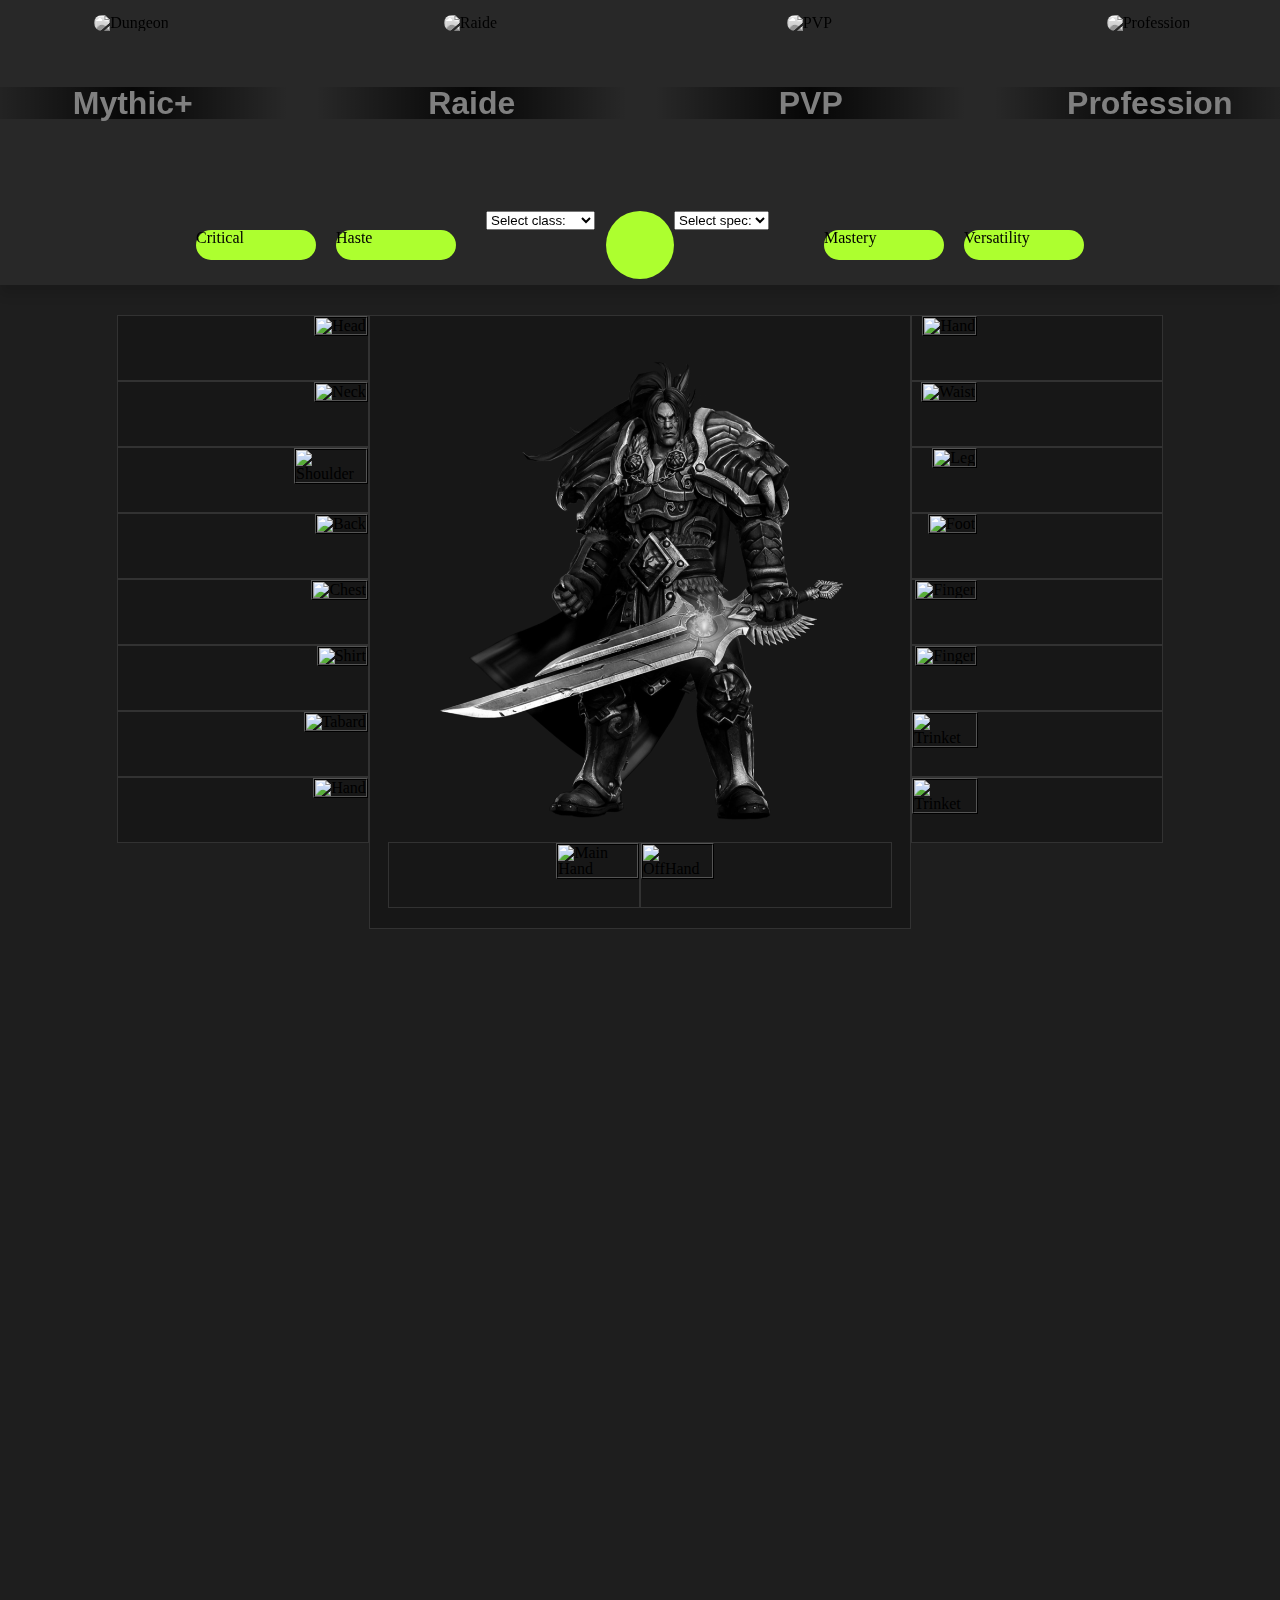
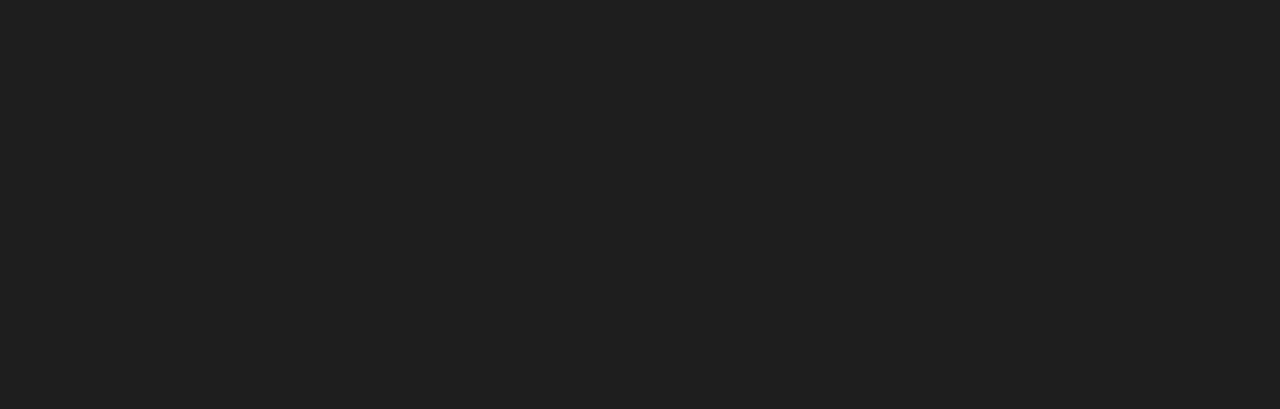
==== index.html @ 42ce8d28 "first version of class/attribute select bar" ====
<!DOCTYPE html>
<html lang="en">
<head>
    <meta charset="UTF-8">
    <meta http-equiv="X-UA-Compatible" content="IE=edge">
    <meta name="viewport" content="width=device-width, initial-scale=1.0">
    <title>Build Maker Online</title>
    <link rel="icon" href="./Images/MythicDungeonInvitationalLogo.webp">
    <link rel="stylesheet" href="CSS/index.css">
    <script>const whTooltips = {colorLinks: true, iconizeLinks: false, renameLinks: true, iconSize: 'large'};</script>
    <script src="https://wow.zamimg.com/widgets/power.js"></script>
</head>
<body>
    <!-- 
        <a href="https://pt.wowhead.com/item=179324">placeholder</a>
    -->
    <div class="dropSourceBar" id="dropSourceBarId">
        <div class="dropSourceFrame">
            <img class="dropSource" id="dropSourceDungeonId" draggable="false" src="./Images/DropSourceThumbs/DungeonThumbSmall.jpg" alt="Dungeon">
            <span class="dropSourceText" id="dropSourceTextDungeonId">Mythic+</span>
        </div>
        <div class="dropSourceFrame">
            <img class="dropSource" id="dropSourceRaideId" draggable="false" src="./Images/DropSourceThumbs/RaideThumbSmall.jpg" alt="Raide">
            <span class="dropSourceText" id="dropSourceTextRaideId">Raide</span>
        </div>
        <div class="dropSourceFrame">
            <img class="dropSource" id="dropSourcePvpId" draggable="false" src="./Images/DropSourceThumbs/PvpThumbSmall.jpg" alt="PVP">
            <span class="dropSourceText" id="dropSourceTextPvpId">PVP</span>
        </div>
        <div class="dropSourceFrame">
            <img class="dropSource" id="dropSourceProfessionId" draggable="false" src="./Images/DropSourceThumbs/ProfessionThumbSmall.jpg" alt="Profession">
            <span class="dropSourceText" id="dropSourceTextProfessionId">Profession</span>
        </div>
    </div>
    <div class="classPickerBar">
        <div class="attributePicker" id="criticalOption">Critical</div>
        <div class="attributePicker" id="hasteOption">Haste</div>
        <div class="classPickerFrame">
            <div id="selectClass">
                <select>
                    <option value="0">Select class:</option>
                    <option value="1">Demon Hunter</option>
                    <option value="2">Death Knight</option>
                    <option value="3">Druid</option>
                    <option value="4">Hunter</option>
                    <option value="5">Mage</option>
                    <option value="6">Monk</option>
                    <option value="7">Paladin</option>
                    <option value="8">Rogue</option>
                    <option value="9">Shaman</option>
                    <option value="10">Warlock</option>
                    <option value="11">Warrior</option>
                    <option value="12">Volvo</option>
                </select>
            </div>
            <div class="classPicker"></div>
            <div id="selectSpec">
                <select>
                    <option value="0">Select spec:</option>
                    <option value="1">Devastation</option>
                    <option value="2">Havoc</option>
                </select>
            </div>
        </div>
        <div class="attributePicker" id="masteryOption">Mastery</div>
        <div class="attributePicker" id="versatilityOption">Versatility</div>
    </div>
    <div class="equipPicker">
        <div class="leftEquipments">
            <div class="equipment" id="headEquip"> 
                <div class="equipText">
                    <div class="equipName"></div>
                    <div class="stats">
                        <div>
                            <div class="equipStatsName"></div>
                            <div class="equipStatsName"></div>
                        </div>
                        <div>
                            <div class="equipStatsNumber"></div>
                            <div class="equipStatsNumber"></div>
                        </div>
                    </div>
                </div>
                <div class="equipImgContainer">
                    <img class="equipImg" src="./Images/Equipments/Placeholders/HeadPlaceholder.jpg" alt="Head">
                    <img class="addImg" src="./Images/Icons/2x/outline_add_circle_white_24dp.png" alt="Add">
                </div>
            </div>

            <div class="equipment" id="neckEquip">
                <div class="equipText">
                    <div class="equipName"></div>
                    <div class="stats">
                        <div>
                            <div class="equipStatsName"></div>
                            <div class="equipStatsName"></div>
                        </div>
                        <div>
                            <div class="equipStatsNumber"></div>
                            <div class="equipStatsNumber"></div>
                        </div>
                    </div>
                </div>
                <div class="equipImgContainer">
                    <img class="equipImg" src="./Images/Equipments/Placeholders/NeckPlaceholder.jpg" alt="Neck">
                    <img class="addImg" src="./Images/Icons/2x/outline_add_circle_white_24dp.png" alt="Add">
                </div>
            </div>

            <div class="equipment" id="shoulderEquip">
                <div class="equipText">
                    <div class="equipName"></div>
                    <div class="stats">
                        <div>
                            <div class="equipStatsName"></div>
                            <div class="equipStatsName"></div>
                        </div>
                        <div>
                            <div class="equipStatsNumber"></div>
                            <div class="equipStatsNumber"></div>
                        </div>
                    </div>
                </div>
                <div class="equipImgContainer">
                    <img class="equipImg" src="./Images/Equipments/Placeholders/ShoulderPlaceholder.jpg" alt="Shoulder">
                    <img class="addImg" src="./Images/Icons/2x/outline_add_circle_white_24dp.png" alt="Add">
                </div>
            </div>

            <div class="equipment" id="backEquip">
                <div class="equipText">
                    <div class="equipName"></div>
                    <div class="stats">
                        <div>
                            <div class="equipStatsName"></div>
                            <div class="equipStatsName"></div>
                        </div>
                        <div>
                            <div class="equipStatsNumber"></div>
                            <div class="equipStatsNumber"></div>
                        </div>
                    </div>
                </div>
                <div class="equipImgContainer">
                    <img class="equipImg" src="./Images/Equipments/Placeholders/BackPlaceholder.jpg" alt="Back">
                    <img class="addImg" src="./Images/Icons/2x/outline_add_circle_white_24dp.png" alt="Add">
                </div>
            </div>

            <div class="equipment" id="chestEquip">
                <div class="equipText">
                    <div class="equipName"></div>
                    <div class="stats">
                        <div>
                            <div class="equipStatsName"></div>
                            <div class="equipStatsName"></div>
                        </div>
                        <div>
                            <div class="equipStatsNumber"></div>
                            <div class="equipStatsNumber"></div>
                        </div>
                    </div>
                </div>
                <div class="equipImgContainer">
                    <img class="equipImg" src="./Images/Equipments/Placeholders/ChestPlaceholder.jpg" alt="Chest">
                    <img class="addImg" src="./Images/Icons/2x/outline_add_circle_white_24dp.png" alt="Add">
                </div>
            </div>

            <div class="equipment" id="shirtEquip">
                <div class="equipText">
                    <div class="equipName"></div>
                    <div class="stats">
                        <div>
                            <div class="equipStatsName"></div>
                            <div class="equipStatsName"></div>
                        </div>
                        <div>
                            <div class="equipStatsNumber"></div>
                            <div class="equipStatsNumber"></div>
                        </div>
                    </div>
                </div>
                <div class="equipImgContainer">
                    <img class="equipImg" src="./Images/Equipments/Placeholders/ShirtPlaceholder.jpg" alt="Shirt">
                    <img class="addImg" src="./Images/Icons/2x/outline_add_circle_white_24dp.png" alt="Add">
                </div>
            </div>

            <div class="equipment" id="tabardEquip">
                <div class="equipText">
                    <div class="equipName"></div>
                    <div class="stats">
                        <div>
                            <div class="equipStatsName"></div>
                            <div class="equipStatsName"></div>
                        </div>
                        <div>
                            <div class="equipStatsNumber"></div>
                            <div class="equipStatsNumber"></div>
                        </div>
                    </div>
                </div>
                <div class="equipImgContainer">
                    <img class="equipImg" src="./Images/Equipments/Placeholders/TabardPlaceholder.jpg" alt="Tabard">
                    <img class="addImg" src="./Images/Icons/2x/outline_add_circle_white_24dp.png" alt="Add">
                </div>
            </div>

            <div class="equipment" id="wristEquip">
                <div class="equipText">
                    <div class="equipName"></div>
                    <div class="stats">
                        <div>
                            <div class="equipStatsName"></div>
                            <div class="equipStatsName"></div>
                        </div>
                        <div>
                            <div class="equipStatsNumber"></div>
                            <div class="equipStatsNumber"></div>
                        </div>
                    </div>
                </div>
                <div class="equipImgContainer">
                    <img class="equipImg" src="./Images/Equipments/Placeholders/WristPlaceholder.jpg" alt="Hand">
                    <img class="addImg" src="./Images/Icons/2x/outline_add_circle_white_24dp.png" alt="Add">
                </div>
            </div>
        </div>
        <div class="charPlace">
            <img class="charImage" style="filter: grayscale(100%)" src="./Images/CharPlaceHolder.png" alt="Char Placeholder">
            <div class="middleEquipments">
                <div class="equipment" id="mainHandEquip">
                    <div class="equipText">
                        <div class="equipName"></div>
                        <div class="stats">
                            <div>
                                <div class="equipStatsName"></div>
                                <div class="equipStatsName"></div>
                            </div>
                            <div>
                                <div class="equipStatsNumber"></div>
                                <div class="equipStatsNumber"></div>
                            </div>
                        </div>
                    </div>
                    <div class="equipImgContainer">
                        <img class="equipImg" src="./Images/Equipments/Placeholders/MainHandPlaceholder.jpg" alt="Main Hand">
                        <img class="addImg" src="./Images/Icons/2x/outline_add_circle_white_24dp.png" alt="Add">
                    </div>
                </div>

                <div class="equipment" id="offHandEquip">
                    <div class="equipImgContainer">
                        <img class="equipImg" src="./Images/Equipments/Placeholders/OffHandPlaceholder.jpg" alt="OffHand">
                        <img class="addImg" src="./Images/Icons/2x/outline_add_circle_white_24dp.png" alt="Add">
                    </div>
                    <div class="equipText">
                        <div class="equipName"></div>
                        <div class="stats">
                            <div>
                                <div class="equipStatsName"></div>
                                <div class="equipStatsName"></div>
                            </div>
                            <div>
                                <div class="equipStatsNumber"></div>
                                <div class="equipStatsNumber"></div>
                            </div>
                        </div>
                    </div>
                </div>
            </div>
        </div>
        <div class="rightEquipments">
            <div class="equipment" id="handEquip"> 
                <div class="equipImgContainer">
                    <img class="equipImg" src="./Images/Equipments/Placeholders/HandPlaceholder.jpg" alt="Hand">
                    <img class="addImg" src="./Images/Icons/2x/outline_add_circle_white_24dp.png" alt="Add">
                </div>
                <div class="equipText">
                    <div class="equipName"></div>
                    <div class="stats">
                        <div>
                            <div class="equipStatsName"></div>
                            <div class="equipStatsName"></div>
                        </div>
                        <div>
                            <div class="equipStatsNumber"></div>
                            <div class="equipStatsNumber"></div>
                        </div>
                    </div>
                </div>
            </div>

            <div class="equipment" id="waistEquip">
                <div class="equipImgContainer">
                    <img class="equipImg" src="./Images/Equipments/Placeholders/WaistPlaceholder.jpg" alt="Waist">
                    <img class="addImg" src="./Images/Icons/2x/outline_add_circle_white_24dp.png" alt="Add">
                </div>
                <div class="equipText">
                    <div class="equipName"></div>
                    <div class="stats">
                        <div>
                            <div class="equipStatsName"></div>
                            <div class="equipStatsName"></div>
                        </div>
                        <div>
                            <div class="equipStatsNumber"></div>
                            <div class="equipStatsNumber"></div>
                        </div>
                    </div>
                </div>
            </div>

            <div class="equipment" id="legEquip">
                <div class="equipImgContainer">
                    <img class="equipImg" src="./Images/Equipments/Placeholders/LegPlaceholder.jpg" alt="Leg">
                    <img class="addImg" src="./Images/Icons/2x/outline_add_circle_white_24dp.png" alt="Add">
                </div>
                <div class="equipText">
                    <div class="equipName"></div>
                    <div class="stats">
                        <div>
                            <div class="equipStatsName"></div>
                            <div class="equipStatsName"></div>
                        </div>
                        <div>
                            <div class="equipStatsNumber"></div>
                            <div class="equipStatsNumber"></div>
                        </div>
                    </div>
                </div>
            </div>

            <div class="equipment" id="footEquip">
                <div class="equipImgContainer">
                    <img class="equipImg" src="./Images/Equipments/Placeholders/FootPlaceholder.jpg" alt="Foot">
                    <img class="addImg" src="./Images/Icons/2x/outline_add_circle_white_24dp.png" alt="Add">
                </div>
                <div class="equipText">
                    <div class="equipName"></div>
                    <div class="stats">
                        <div>
                            <div class="equipStatsName"></div>
                            <div class="equipStatsName"></div>
                        </div>
                        <div>
                            <div class="equipStatsNumber"></div>
                            <div class="equipStatsNumber"></div>
                        </div>
                    </div>
                </div>
            </div>

            <div class="equipment" id="fingerEquip_1">
                <div class="equipImgContainer">
                    <img class="equipImg" src="./Images/Equipments/Placeholders/FingerPlaceholder.jpg" alt="Finger">
                    <img class="addImg" src="./Images/Icons/2x/outline_add_circle_white_24dp.png" alt="Add">
                </div>
                <div class="equipText">
                    <div class="equipName"></div>
                    <div class="stats">
                        <div>
                            <div class="equipStatsName"></div>
                            <div class="equipStatsName"></div>
                        </div>
                        <div>
                            <div class="equipStatsNumber"></div>
                            <div class="equipStatsNumber"></div>
                        </div>
                    </div>
                </div>
            </div>

            <div class="equipment" id="fingerEquip_2">
                <div class="equipImgContainer">
                    <img class="equipImg" src="./Images/Equipments/Placeholders/FingerPlaceholder.jpg" alt="Finger">
                    <img class="addImg" src="./Images/Icons/2x/outline_add_circle_white_24dp.png" alt="Add">
                </div>
                <div class="equipText">
                    <div class="equipName"></div>
                    <div class="stats">
                        <div>
                            <div class="equipStatsName"></div>
                            <div class="equipStatsName"></div>
                        </div>
                        <div>
                            <div class="equipStatsNumber"></div>
                            <div class="equipStatsNumber"></div>
                        </div>
                    </div>
                </div>
            </div>

            <div class="equipment" id="trinketEquip_1">
                <div class="equipImgContainer">
                    <img class="equipImg" src="./Images/Equipments/Placeholders/TrinketPlaceholder.jpg" alt="Trinket">
                    <img class="addImg" src="./Images/Icons/2x/outline_add_circle_white_24dp.png" alt="Add">
                </div>
                <div class="equipText">
                    <div class="equipName"></div>
                    <div class="stats">
                        <div>
                            <div class="equipStatsName"></div>
                            <div class="equipStatsName"></div>
                        </div>
                        <div>
                            <div class="equipStatsNumber"></div>
                            <div class="equipStatsNumber"></div>
                        </div>
                    </div>
                </div>
            </div>

            <div class="equipment" id="trinketEquip_2">
                <div class="equipImgContainer">
                    <img class="equipImg" src="./Images/Equipments/Placeholders/TrinketPlaceholder.jpg" alt="Trinket">
                    <img class="addImg" src="./Images/Icons/2x/outline_add_circle_white_24dp.png" alt="Add">
                </div>
                <div class="equipText">
                    <div class="equipName"></div>
                    <div class="stats">
                        <div>
                            <div class="equipStatsName"></div>
                            <div class="equipStatsName"></div>
                        </div>
                        <div>
                            <div class="equipStatsNumber"></div>
                            <div class="equipStatsNumber"></div>
                        </div>
                    </div>
                </div>
            </div>
        </div>
    </div>
    <div class="statsResult"></div>
    <div class="dropReport"></div>
    
    <div id="equipmentModal" class="modal">
        <div class="modal-content">
            <span class="close">&times;</span>
            <span id="innerModal" style="color: white; font-family: sans-serif; font-size: xx-large; font-weight: 900;">EQUIPMENTS HERE</span>
        </div>
    </div>
</body>
<script src="https://code.jquery.com/jquery-1.9.1.js"></script>
<script src="./JS/EquipmentsData.js"></script>
<script src="./JS/index.js"></script>
</html>
---- CSS/index.css ----
/* START OF STYLE RESET */
html, body, div, span, applet, object, iframe,
h1, h2, h3, h4, h5, h6, p, blockquote, pre,
a, abbr, acronym, address, big, cite, code,
del, dfn, em, img, ins, kbd, q, s, samp,
small, strike, b, sub, sup, tt, var,
b, u, i, center,
dl, dt, dd, ol, ul, li,
fieldset, form, label, legend,
table, caption, tbody, tfoot, thead, tr, th, td,
article, aside, canvas, details, embed,
figure, figcaption, footer, header, hgroup,
menu, nav, output, ruby, section, summary,
time, mark, audio, video {
	margin: 0;
	padding: 0;
	border: 0;
	font-size: 100%;
	font: inherit;
	vertical-align: baseline;
}

article, aside, details, figcaption, figure,
footer, header, hgroup, menu, nav, section {
	display: block;
}

body {
	line-height: 1;
}

ol, ul {
	list-style: none;
}

blockquote, q {
	quotes: none;
}

blockquote:before, blockquote:after,
q:before, q:after {
	content: '';
	content: none;
}

table {
	border-collapse: collapse;
	border-spacing: 0;
}
/* END OF STYLE RESET */

body {
    display: flex;
    flex-direction: column;
    background-color: #1e1e1e;
}

.dropSourceBar {
    display: flex;
    height: 205px;
    width: 100%;
    background-color: #282828;
    box-shadow: 0px 10px 10px 0px rgba(0, 0, 0, 0.12);
    flex-wrap: nowrap;
    justify-content: center;
    align-items: center;
    transition: 0.4s;
    overflow: hidden;
    position: fixed;
    top: 0px;
    z-index: 98;
}

img.dropSource{
    object-fit: cover;
}

.dropSourceFrame {
    position: relative;
    height: 205px;
    min-width: 339px;
    text-align: center;
    top: 0;
    left: 0;
}

.dropSource {
    transition: 0.4s;
    height: 175px;
    width: 311px;
    margin-top: 15px;
    border-radius: 12px;
    cursor: pointer;
    object-fit: cover;
    box-sizing: border-box;
    -moz-box-sizing: border-box;
    -webkit-box-sizing: border-box;
    filter: grayscale(100%);
}

.dropSource:hover {
    transition: 0s;
    height: 185px !important;
    width: 329px;
    margin-top: 10px !important;
    -webkit-box-shadow: 0px 0px 7px 0px rgb(255, 255, 255);
    -moz-box-shadow: 0px 0px 7px 0px rgb(255, 255, 255);
    box-shadow: 0px 0px 7px 0px rgb(255, 255, 255);
}

.dropSourceSmall {
    transition: 0.4s;
    height: 50px !important;
    width: 311px;
    margin-top: 78px !important;
    border-radius: 12px;
    cursor: pointer;
    object-fit: cover;
    box-sizing: border-box;
    -moz-box-sizing: border-box;
    -webkit-box-sizing: border-box;
    filter: grayscale(100%);
}

.dropSourceSmall:hover {
    transition: 0s;
    height: 60px !important;
    width: 329px;
    margin-top: 73px !important;
    -webkit-box-shadow: 0px 0px 7px 0px rgb(255, 255, 255);
    -moz-box-shadow: 0px 0px 7px 0px rgb(255, 255, 255);
    box-shadow: 0px 0px 7px 0px rgb(255, 255, 255);
}


.dropSource:hover + .dropSourceText {
    color: white !important;
    text-shadow: 0 0 30px rgb(255,255,255) !important;
    -moz-transition: all 0.2s ease-in;
    -o-transition: all 0.2s ease-in;
    -webkit-transition: all 0.2s ease-in;
    transition: all 0.2s ease-in;
}

.dropSourceSmall:hover + .dropSourceText {
    color: white !important;
    text-shadow: 0 0 30px rgb(255,255,255) !important;
    -moz-transition: all 0.2s ease-in;
    -o-transition: all 0.2s ease-in;
    -webkit-transition: all 0.2s ease-in;
    transition: all 0.2s ease-in;
}

.dropSourceText {
    position: absolute;
    width: 311px;
    background: rgb(255,255,255);
    background: linear-gradient(90deg, rgba(255,255,255,0) 0%, rgba(0, 0, 0, 0.85) 50%, rgba(255,255,255,0) 100%);
    text-align: center;
    top: 42.5%;
    left: 4.5%;
    font-family: sans-serif;
    font-weight: 700;
    pointer-events: none;
    font-size: xx-large;
    color: grey;
    transition: 0.4s;
}

.classPickerBar {
    display: flex;
    height: 80px;
    width: 100%;
    background-color: #282828;
    box-shadow: 0px 10px 10px 0px rgba(0, 0, 0, 0.12);
    flex-wrap: nowrap;
    justify-content: center;
    align-items: center;
    transition: 0.4s;
    overflow: hidden;
    position: fixed;
    top: 205px;
    z-index: 98;
}

.classPickerFrame {
    display: flex;
}

.attributePicker {
    background-color: greenyellow;
    height: 30px;
    width: 120px;
    margin-left: 10px;
    margin-right: 10px;
    border-radius: 15px;
}

/*
    CLASS COLORS PATTERN
    Hunter: #abd473;
    Rogue: #fff569;
    Warlock: #9482c9;
    Druid: #ff7d0a;
    Priest: #fff;
    Mage: #69ccf0;
    Demon Hunter: #a330c9;
    Death Knight: #c41f3b;
    Monk: #00ff96;
    Paladin: #f58cba;
    Warrior: #c79c6e;
    Shaman: #0070de;
*/

#hasteOption {
    margin-right: 30px !important;
}

#masteryOption {
    margin-left: 30px !important;
}

#selectClass {
    height: 48px;
    width: 120px;
    min-width: 120px;
}

.classPicker {
    background-color: greenyellow;
    height: 68px;
    width: 68px;
    border-radius: 34px;
}

#selectSpec {
    height: 48px;
    width: 120px;
    min-width: 120px;
}

.equipPicker {
    display: flex !important;
    justify-content: center !important;
    margin-top: 315px;
}

.charPlace {
    background: #171717;
    border: 1px;
    border-style: solid;
    border-color: rgb(50, 50, 50);
}

.charImage {
    width: auto;
    height: 523px;
    margin-left: 50px;
    margin-right: 50px;
}

.equipment {
    background: #171717;
    display: flex;
    justify-content: right;
    flex-direction: row;
    width: 250px;
    height: 64px;
    border: 1px;
    border-style: solid;
    border-color: rgb(50, 50, 50);
}

.equipImgContainer {
    position: relative;
    top: 0;
    left: 0;
}

.equipImg {
    height: 64px;
    width: auto;
    position: relative;
    top: 0;
    left: 0;
    object-fit: cover;
    box-sizing: border-box;
    -moz-box-sizing: border-box;
    -webkit-box-sizing: border-box;
    border: 2px solid;
    border-color: rgb(0, 0, 0);
    border-style: ridge;
}

.equipImg:hover {
    border-color: white;
    -webkit-box-shadow: 0px 0px 7px 0px rgb(255, 255, 255);
    -moz-box-shadow: 0px 0px 7px 0px rgb(255, 255, 255);
    box-shadow: 0px 0px 7px 0px rgb(255, 255, 255);
    cursor: pointer;
}

.equipImg:hover + .addImg {
    visibility: visible;
    opacity: 75%;
    cursor: pointer;
}

.addImg {
    visibility: hidden;
    position: absolute;
    top: 8px;
    left: 8px;
    pointer-events: none
}

.middleEquipments {
    display: flex;
    justify-content: center;
    margin-bottom: 20px;
}

.equipText {
    padding-left: 5px;
    width: 170px;
    display: flex;
    flex-direction: column;
    justify-content: right;
    font-family: sans-serif;
    font-size: medium;
    margin-right: 10px;
}

.equipName {
    font-size: large;
    color: rgb(176, 52, 176);
    margin-top: 5px;
    margin-bottom: 5px;
}

.stats {
    display: flex;
    justify-content: space-between;
    color: rgb(31, 181, 31);
}

.statsResult {
    height: 1080px;
    width: auto;
    background-color: #1e1e1e;
}

/* The Modal (background) */
.modal {
    display: none; /* Hidden by default */
    position: fixed; /* Stay in place */
    z-index: 99; /* Sit on top */
    left: 0;
    top: 0;
    width: 100%; /* Full width */
    height: 100%; /* Full height */
    overflow: hidden; /* Enable scroll if needed */
    background-color: rgb(0,0,0); /* Fallback color */
    background-color: rgba(0,0,0,0.7); /* Black w/ opacity */
}
  
/* Modal Content/Box */
.modal-content {
    background-color: #1e1e1e;
    margin: 5% auto; /* 15% from the top and centered */
    padding: 20px;
    border: 1px solid #888;
    width: 800px; /* Could be more or less, depending on screen size */
    height: 600px;
}
  
/* The Close Button */
.close {
    color: #aaa;
    float: right;
    font-size: 28px;
    font-weight: bold;
}
  
.close:hover,
.close:focus {
    color: black;
    text-decoration: none;
    cursor: pointer;
}
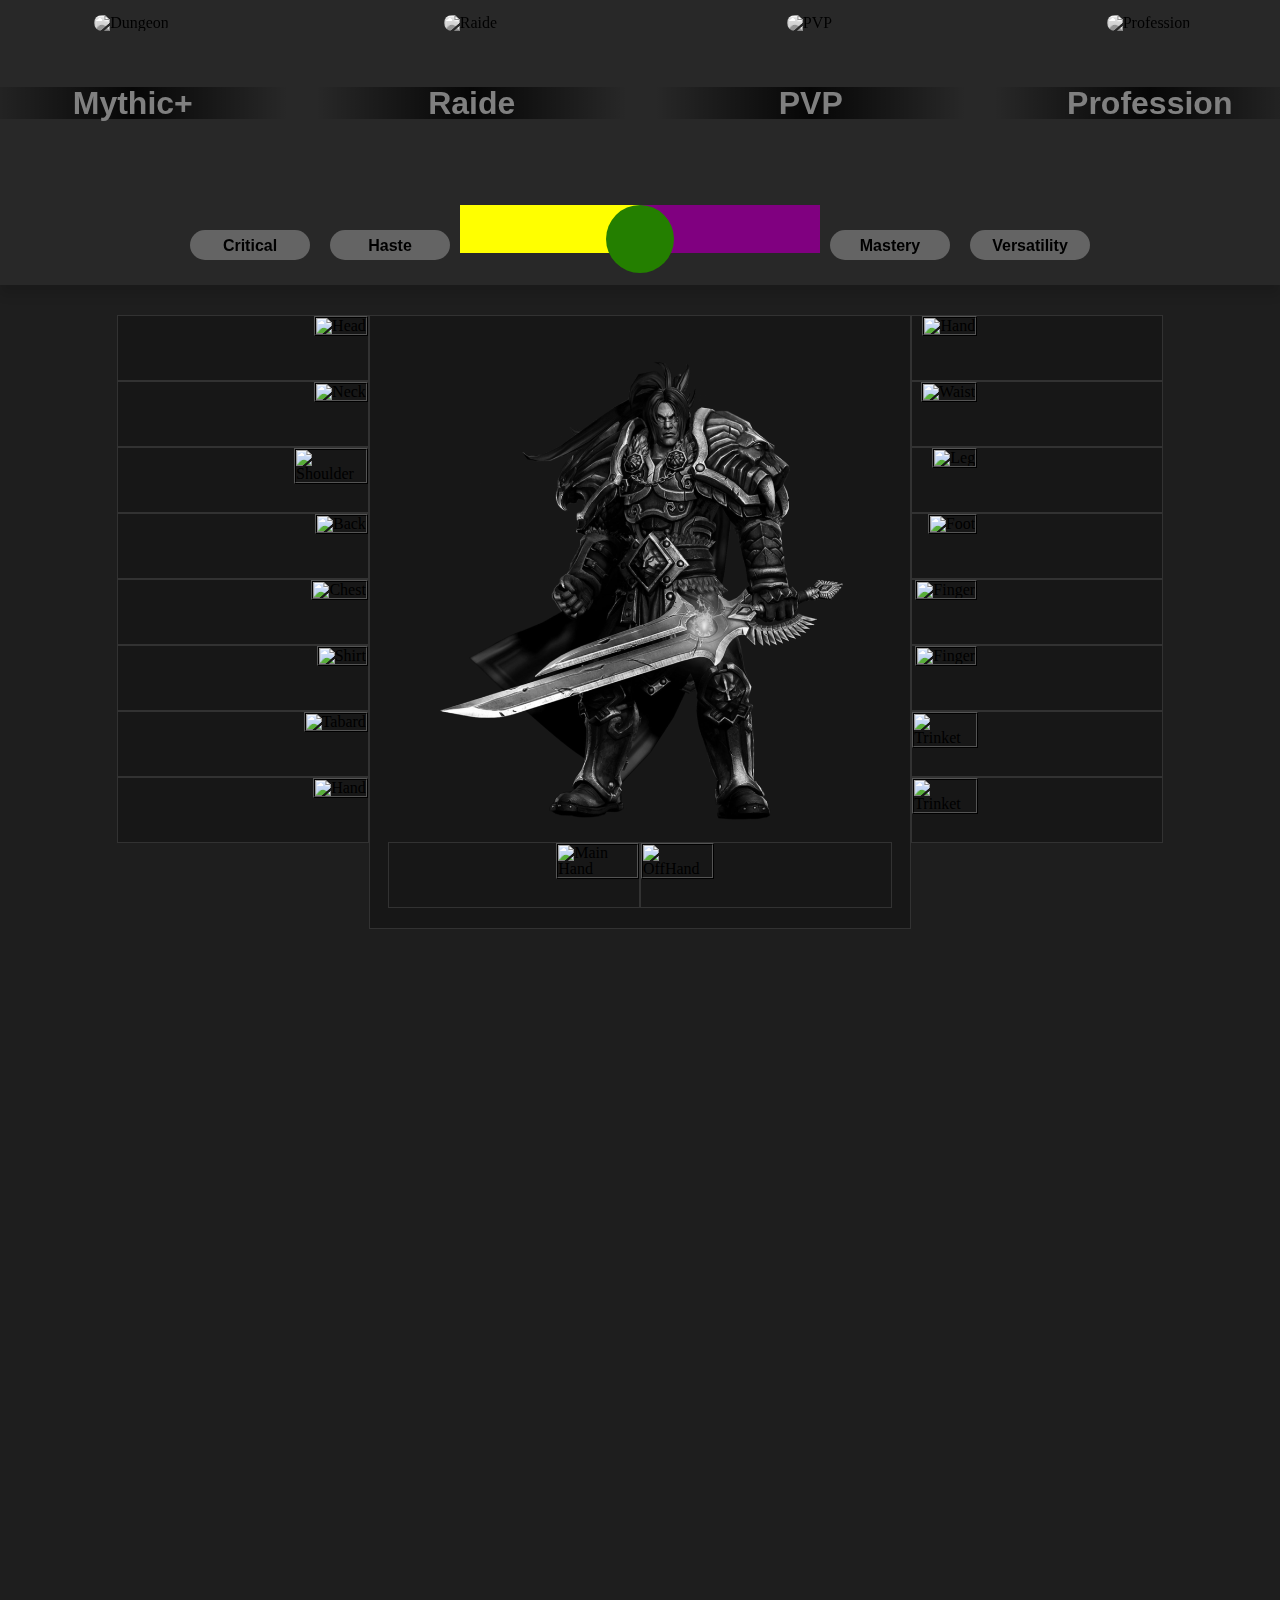
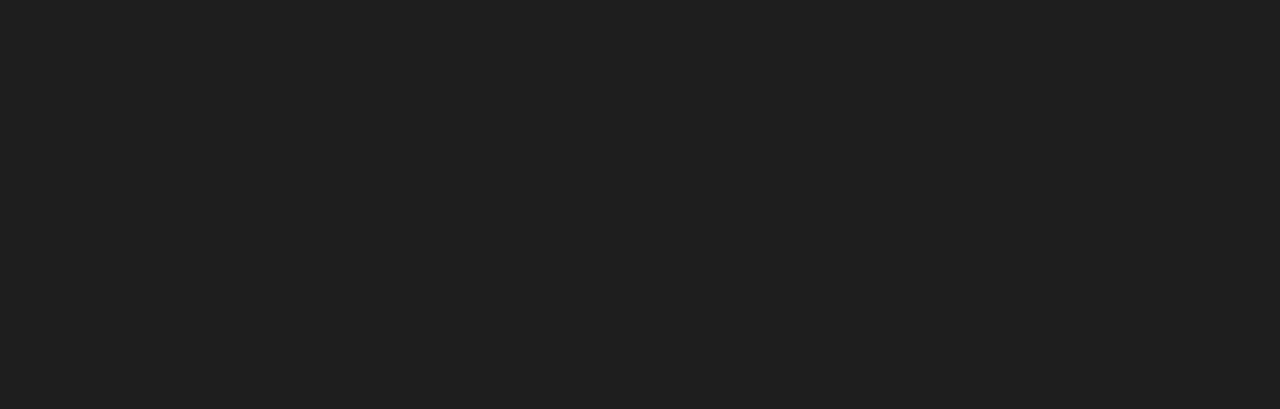
==== commit d155cc8e: "minor upgrades" ====
--- a/index.html
+++ b/index.html
@@ -14,56 +14,55 @@
     <!-- 
         <a href="https://pt.wowhead.com/item=179324">placeholder</a>
     -->
-    <div class="dropSourceBar" id="dropSourceBarId">
-        <div class="dropSourceFrame">
-            <img class="dropSource" id="dropSourceDungeonId" draggable="false" src="./Images/DropSourceThumbs/DungeonThumbSmall.jpg" alt="Dungeon">
-            <span class="dropSourceText" id="dropSourceTextDungeonId">Mythic+</span>
-        </div>
-        <div class="dropSourceFrame">
-            <img class="dropSource" id="dropSourceRaideId" draggable="false" src="./Images/DropSourceThumbs/RaideThumbSmall.jpg" alt="Raide">
-            <span class="dropSourceText" id="dropSourceTextRaideId">Raide</span>
-        </div>
-        <div class="dropSourceFrame">
-            <img class="dropSource" id="dropSourcePvpId" draggable="false" src="./Images/DropSourceThumbs/PvpThumbSmall.jpg" alt="PVP">
-            <span class="dropSourceText" id="dropSourceTextPvpId">PVP</span>
-        </div>
-        <div class="dropSourceFrame">
-            <img class="dropSource" id="dropSourceProfessionId" draggable="false" src="./Images/DropSourceThumbs/ProfessionThumbSmall.jpg" alt="Profession">
-            <span class="dropSourceText" id="dropSourceTextProfessionId">Profession</span>
-        </div>
-    </div>
-    <div class="classPickerBar">
-        <div class="attributePicker" id="criticalOption">Critical</div>
-        <div class="attributePicker" id="hasteOption">Haste</div>
-        <div class="classPickerFrame">
-            <div id="selectClass">
-                <select>
-                    <option value="0">Select class:</option>
-                    <option value="1">Demon Hunter</option>
-                    <option value="2">Death Knight</option>
-                    <option value="3">Druid</option>
-                    <option value="4">Hunter</option>
-                    <option value="5">Mage</option>
-                    <option value="6">Monk</option>
-                    <option value="7">Paladin</option>
-                    <option value="8">Rogue</option>
-                    <option value="9">Shaman</option>
-                    <option value="10">Warlock</option>
-                    <option value="11">Warrior</option>
-                    <option value="12">Volvo</option>
-                </select>
-            </div>
-            <div class="classPicker"></div>
-            <div id="selectSpec">
-                <select>
-                    <option value="0">Select spec:</option>
-                    <option value="1">Devastation</option>
-                    <option value="2">Havoc</option>
-                </select>
-            </div>
-        </div>
-        <div class="attributePicker" id="masteryOption">Mastery</div>
-        <div class="attributePicker" id="versatilityOption">Versatility</div>
+    <div class="filterBar">
+        <div class="dropSourceBar" id="dropSourceBarId">
+            <div class="dropSourceFrame">
+                <img class="dropSource" id="dropSourceDungeonId" draggable="false" src="./Images/DropSourceThumbs/DungeonThumbSmall.jpg" alt="Dungeon">
+                <span class="dropSourceText" id="dropSourceTextDungeonId">Mythic+</span>
+            </div>
+            <div class="dropSourceFrame">
+                <img class="dropSource" id="dropSourceRaideId" draggable="false" src="./Images/DropSourceThumbs/RaideThumbSmall.jpg" alt="Raide">
+                <span class="dropSourceText" id="dropSourceTextRaideId">Raide</span>
+            </div>
+            <div class="dropSourceFrame">
+                <img class="dropSource" id="dropSourcePvpId" draggable="false" src="./Images/DropSourceThumbs/PvpThumbSmall.jpg" alt="PVP">
+                <span class="dropSourceText" id="dropSourceTextPvpId">PVP</span>
+            </div>
+            <div class="dropSourceFrame">
+                <img class="dropSource" id="dropSourceProfessionId" draggable="false" src="./Images/DropSourceThumbs/ProfessionThumbSmall.jpg" alt="Profession">
+                <span class="dropSourceText" id="dropSourceTextProfessionId">Profession</span>
+            </div>
+        </div>
+        <div class="classPickerBar" id="classPickerBarId">
+            <div class="attributePicker" id="criticalOption">Critical</div>
+            <div class="attributePicker" id="hasteOption">Haste</div>
+            <div class="classPickerFrame">
+                <div id="selectClass">
+                    <!--
+                    <select>
+                        <option value="0">Select class:</option>
+                        <option value="1">Demon Hunter</option>
+                        <option value="2">Death Knight</option>
+                        <option value="3">Druid</option>
+                        <option value="4">Evoker</option>
+                        <option value="5">Hunter</option>
+                        <option value="6">Mage</option>
+                        <option value="7">Monk</option>
+                        <option value="8">Paladin</option>
+                        <option value="9">Rogue</option>
+                        <option value="10">Shaman</option>
+                        <option value="11">Warlock</option>
+                        <option value="12">Warrior</option>
+                    </select>
+                    -->
+                </div>
+                <div id="selectSpec">
+                </div>
+                <div class="classPicker"></div>
+            </div>
+            <div class="attributePicker" id="masteryOption">Mastery</div>
+            <div class="attributePicker" id="versatilityOption">Versatility</div>
+        </div>
     </div>
     <div class="equipPicker">
         <div class="leftEquipments">
@@ -82,8 +81,8 @@
                     </div>
                 </div>
                 <div class="equipImgContainer">
-                    <img class="equipImg" src="./Images/Equipments/Placeholders/HeadPlaceholder.jpg" alt="Head">
-                    <img class="addImg" src="./Images/Icons/2x/outline_add_circle_white_24dp.png" alt="Add">
+                    <img class="equipImg" draggable="false" src="./Images/Equipments/Placeholders/HeadPlaceholder.jpg" alt="Head">
+                    <img class="addImg" draggable="false" src="./Images/Icons/2x/outline_add_circle_white_24dp.png" alt="Add">
                 </div>
             </div>
 
@@ -102,8 +101,8 @@
                     </div>
                 </div>
                 <div class="equipImgContainer">
-                    <img class="equipImg" src="./Images/Equipments/Placeholders/NeckPlaceholder.jpg" alt="Neck">
-                    <img class="addImg" src="./Images/Icons/2x/outline_add_circle_white_24dp.png" alt="Add">
+                    <img class="equipImg" draggable="false" src="./Images/Equipments/Placeholders/NeckPlaceholder.jpg" alt="Neck">
+                    <img class="addImg" draggable="false" src="./Images/Icons/2x/outline_add_circle_white_24dp.png" alt="Add">
                 </div>
             </div>
 
@@ -122,8 +121,8 @@
                     </div>
                 </div>
                 <div class="equipImgContainer">
-                    <img class="equipImg" src="./Images/Equipments/Placeholders/ShoulderPlaceholder.jpg" alt="Shoulder">
-                    <img class="addImg" src="./Images/Icons/2x/outline_add_circle_white_24dp.png" alt="Add">
+                    <img class="equipImg" draggable="false" src="./Images/Equipments/Placeholders/ShoulderPlaceholder.jpg" alt="Shoulder">
+                    <img class="addImg" draggable="false" src="./Images/Icons/2x/outline_add_circle_white_24dp.png" alt="Add">
                 </div>
             </div>
 
@@ -142,8 +141,8 @@
                     </div>
                 </div>
                 <div class="equipImgContainer">
-                    <img class="equipImg" src="./Images/Equipments/Placeholders/BackPlaceholder.jpg" alt="Back">
-                    <img class="addImg" src="./Images/Icons/2x/outline_add_circle_white_24dp.png" alt="Add">
+                    <img class="equipImg" draggable="false" src="./Images/Equipments/Placeholders/BackPlaceholder.jpg" alt="Back">
+                    <img class="addImg" draggable="false" src="./Images/Icons/2x/outline_add_circle_white_24dp.png" alt="Add">
                 </div>
             </div>
 
@@ -162,8 +161,8 @@
                     </div>
                 </div>
                 <div class="equipImgContainer">
-                    <img class="equipImg" src="./Images/Equipments/Placeholders/ChestPlaceholder.jpg" alt="Chest">
-                    <img class="addImg" src="./Images/Icons/2x/outline_add_circle_white_24dp.png" alt="Add">
+                    <img class="equipImg" draggable="false" src="./Images/Equipments/Placeholders/ChestPlaceholder.jpg" alt="Chest">
+                    <img class="addImg" draggable="false" src="./Images/Icons/2x/outline_add_circle_white_24dp.png" alt="Add">
                 </div>
             </div>
 
@@ -182,8 +181,8 @@
                     </div>
                 </div>
                 <div class="equipImgContainer">
-                    <img class="equipImg" src="./Images/Equipments/Placeholders/ShirtPlaceholder.jpg" alt="Shirt">
-                    <img class="addImg" src="./Images/Icons/2x/outline_add_circle_white_24dp.png" alt="Add">
+                    <img class="equipImg" draggable="false" src="./Images/Equipments/Placeholders/ShirtPlaceholder.jpg" alt="Shirt">
+                    <img class="addImg" draggable="false" src="./Images/Icons/2x/outline_add_circle_white_24dp.png" alt="Add">
                 </div>
             </div>
 
@@ -202,8 +201,8 @@
                     </div>
                 </div>
                 <div class="equipImgContainer">
-                    <img class="equipImg" src="./Images/Equipments/Placeholders/TabardPlaceholder.jpg" alt="Tabard">
-                    <img class="addImg" src="./Images/Icons/2x/outline_add_circle_white_24dp.png" alt="Add">
+                    <img class="equipImg" draggable="false" src="./Images/Equipments/Placeholders/TabardPlaceholder.jpg" alt="Tabard">
+                    <img class="addImg" draggable="false" src="./Images/Icons/2x/outline_add_circle_white_24dp.png" alt="Add">
                 </div>
             </div>
 
@@ -222,13 +221,13 @@
                     </div>
                 </div>
                 <div class="equipImgContainer">
-                    <img class="equipImg" src="./Images/Equipments/Placeholders/WristPlaceholder.jpg" alt="Hand">
-                    <img class="addImg" src="./Images/Icons/2x/outline_add_circle_white_24dp.png" alt="Add">
+                    <img class="equipImg" draggable="false" src="./Images/Equipments/Placeholders/WristPlaceholder.jpg" alt="Hand">
+                    <img class="addImg" draggable="false" src="./Images/Icons/2x/outline_add_circle_white_24dp.png" alt="Add">
                 </div>
             </div>
         </div>
         <div class="charPlace">
-            <img class="charImage" style="filter: grayscale(100%)" src="./Images/CharPlaceHolder.png" alt="Char Placeholder">
+            <img class="charImage" style="filter: grayscale(100%)" draggable="false" src="./Images/CharPlaceHolder.png" alt="Char Placeholder">
             <div class="middleEquipments">
                 <div class="equipment" id="mainHandEquip">
                     <div class="equipText">
@@ -245,15 +244,15 @@
                         </div>
                     </div>
                     <div class="equipImgContainer">
-                        <img class="equipImg" src="./Images/Equipments/Placeholders/MainHandPlaceholder.jpg" alt="Main Hand">
-                        <img class="addImg" src="./Images/Icons/2x/outline_add_circle_white_24dp.png" alt="Add">
+                        <img class="equipImg" draggable="false" src="./Images/Equipments/Placeholders/MainHandPlaceholder.jpg" alt="Main Hand">
+                        <img class="addImg" draggable="false" src="./Images/Icons/2x/outline_add_circle_white_24dp.png" alt="Add">
                     </div>
                 </div>
 
                 <div class="equipment" id="offHandEquip">
                     <div class="equipImgContainer">
-                        <img class="equipImg" src="./Images/Equipments/Placeholders/OffHandPlaceholder.jpg" alt="OffHand">
-                        <img class="addImg" src="./Images/Icons/2x/outline_add_circle_white_24dp.png" alt="Add">
+                        <img class="equipImg" draggable="false" src="./Images/Equipments/Placeholders/OffHandPlaceholder.jpg" alt="OffHand">
+                        <img class="addImg" draggable="false" src="./Images/Icons/2x/outline_add_circle_white_24dp.png" alt="Add">
                     </div>
                     <div class="equipText">
                         <div class="equipName"></div>
@@ -274,8 +273,8 @@
         <div class="rightEquipments">
             <div class="equipment" id="handEquip"> 
                 <div class="equipImgContainer">
-                    <img class="equipImg" src="./Images/Equipments/Placeholders/HandPlaceholder.jpg" alt="Hand">
-                    <img class="addImg" src="./Images/Icons/2x/outline_add_circle_white_24dp.png" alt="Add">
+                    <img class="equipImg" draggable="false" src="./Images/Equipments/Placeholders/HandPlaceholder.jpg" alt="Hand">
+                    <img class="addImg" draggable="false" src="./Images/Icons/2x/outline_add_circle_white_24dp.png" alt="Add">
                 </div>
                 <div class="equipText">
                     <div class="equipName"></div>
@@ -294,8 +293,8 @@
 
             <div class="equipment" id="waistEquip">
                 <div class="equipImgContainer">
-                    <img class="equipImg" src="./Images/Equipments/Placeholders/WaistPlaceholder.jpg" alt="Waist">
-                    <img class="addImg" src="./Images/Icons/2x/outline_add_circle_white_24dp.png" alt="Add">
+                    <img class="equipImg" draggable="false" src="./Images/Equipments/Placeholders/WaistPlaceholder.jpg" alt="Waist">
+                    <img class="addImg" draggable="false" src="./Images/Icons/2x/outline_add_circle_white_24dp.png" alt="Add">
                 </div>
                 <div class="equipText">
                     <div class="equipName"></div>
@@ -314,8 +313,8 @@
 
             <div class="equipment" id="legEquip">
                 <div class="equipImgContainer">
-                    <img class="equipImg" src="./Images/Equipments/Placeholders/LegPlaceholder.jpg" alt="Leg">
-                    <img class="addImg" src="./Images/Icons/2x/outline_add_circle_white_24dp.png" alt="Add">
+                    <img class="equipImg" draggable="false" src="./Images/Equipments/Placeholders/LegPlaceholder.jpg" alt="Leg">
+                    <img class="addImg" draggable="false" src="./Images/Icons/2x/outline_add_circle_white_24dp.png" alt="Add">
                 </div>
                 <div class="equipText">
                     <div class="equipName"></div>
@@ -334,8 +333,8 @@
 
             <div class="equipment" id="footEquip">
                 <div class="equipImgContainer">
-                    <img class="equipImg" src="./Images/Equipments/Placeholders/FootPlaceholder.jpg" alt="Foot">
-                    <img class="addImg" src="./Images/Icons/2x/outline_add_circle_white_24dp.png" alt="Add">
+                    <img class="equipImg" draggable="false" src="./Images/Equipments/Placeholders/FootPlaceholder.jpg" alt="Foot">
+                    <img class="addImg" draggable="false" src="./Images/Icons/2x/outline_add_circle_white_24dp.png" alt="Add">
                 </div>
                 <div class="equipText">
                     <div class="equipName"></div>
@@ -354,8 +353,8 @@
 
             <div class="equipment" id="fingerEquip_1">
                 <div class="equipImgContainer">
-                    <img class="equipImg" src="./Images/Equipments/Placeholders/FingerPlaceholder.jpg" alt="Finger">
-                    <img class="addImg" src="./Images/Icons/2x/outline_add_circle_white_24dp.png" alt="Add">
+                    <img class="equipImg" draggable="false" src="./Images/Equipments/Placeholders/FingerPlaceholder.jpg" alt="Finger">
+                    <img class="addImg" draggable="false" src="./Images/Icons/2x/outline_add_circle_white_24dp.png" alt="Add">
                 </div>
                 <div class="equipText">
                     <div class="equipName"></div>
@@ -374,8 +373,8 @@
 
             <div class="equipment" id="fingerEquip_2">
                 <div class="equipImgContainer">
-                    <img class="equipImg" src="./Images/Equipments/Placeholders/FingerPlaceholder.jpg" alt="Finger">
-                    <img class="addImg" src="./Images/Icons/2x/outline_add_circle_white_24dp.png" alt="Add">
+                    <img class="equipImg" draggable="false" src="./Images/Equipments/Placeholders/FingerPlaceholder.jpg" alt="Finger">
+                    <img class="addImg" draggable="false" src="./Images/Icons/2x/outline_add_circle_white_24dp.png" alt="Add">
                 </div>
                 <div class="equipText">
                     <div class="equipName"></div>
@@ -394,8 +393,8 @@
 
             <div class="equipment" id="trinketEquip_1">
                 <div class="equipImgContainer">
-                    <img class="equipImg" src="./Images/Equipments/Placeholders/TrinketPlaceholder.jpg" alt="Trinket">
-                    <img class="addImg" src="./Images/Icons/2x/outline_add_circle_white_24dp.png" alt="Add">
+                    <img class="equipImg" draggable="false" src="./Images/Equipments/Placeholders/TrinketPlaceholder.jpg" alt="Trinket">
+                    <img class="addImg" draggable="false" src="./Images/Icons/2x/outline_add_circle_white_24dp.png" alt="Add">
                 </div>
                 <div class="equipText">
                     <div class="equipName"></div>
@@ -414,8 +413,8 @@
 
             <div class="equipment" id="trinketEquip_2">
                 <div class="equipImgContainer">
-                    <img class="equipImg" src="./Images/Equipments/Placeholders/TrinketPlaceholder.jpg" alt="Trinket">
-                    <img class="addImg" src="./Images/Icons/2x/outline_add_circle_white_24dp.png" alt="Add">
+                    <img class="equipImg" draggable="false" src="./Images/Equipments/Placeholders/TrinketPlaceholder.jpg" alt="Trinket">
+                    <img class="addImg" draggable="false" src="./Images/Icons/2x/outline_add_circle_white_24dp.png" alt="Add">
                 </div>
                 <div class="equipText">
                     <div class="equipName"></div>
--- a/CSS/index.css
+++ b/CSS/index.css
@@ -175,25 +175,37 @@
     box-shadow: 0px 10px 10px 0px rgba(0, 0, 0, 0.12);
     flex-wrap: nowrap;
     justify-content: center;
-    align-items: center;
     transition: 0.4s;
     overflow: hidden;
     position: fixed;
     top: 205px;
     z-index: 98;
+    transition: 0.4s;
 }
 
 .classPickerFrame {
     display: flex;
+    max-width: 360px;
+    min-width: 360px;
+    transition: 0.4s;
 }
 
 .attributePicker {
-    background-color: greenyellow;
-    height: 30px;
-    width: 120px;
+    background-color: rgb(100, 100, 100);
+    color: black;
+    min-width: 120px;
+    max-height: 14px;
     margin-left: 10px;
     margin-right: 10px;
+    margin-top: 25px;
     border-radius: 15px;
+    text-align: center;
+    font-family: "Segoe UI", Tahoma, Verdana, sans-serif;
+    font-weight: 600;
+    font-size: medium;
+    padding-top: 8px;
+    padding-bottom: 8px;
+    transition: 0.4s;
 }
 
 /*
@@ -210,33 +222,31 @@
     Paladin: #f58cba;
     Warrior: #c79c6e;
     Shaman: #0070de;
+    Evoker: #33937F;
 */
 
-#hasteOption {
-    margin-right: 30px !important;
-}
-
-#masteryOption {
-    margin-left: 30px !important;
-}
-
 #selectClass {
+    background-color: yellow;
     height: 48px;
-    width: 120px;
-    min-width: 120px;
+    min-width: 180px;
+    position: fixed;
 }
 
 .classPicker {
-    background-color: greenyellow;
+    background-color: rgb(36, 127, 0);
     height: 68px;
     width: 68px;
     border-radius: 34px;
+    margin-left: 146px;
+    position: fixed;
 }
 
 #selectSpec {
+    background-color: purple;
     height: 48px;
-    width: 120px;
-    min-width: 120px;
+    min-width: 180px;
+    margin-left: 180px;
+    position: fixed;
 }
 
 .equipPicker {
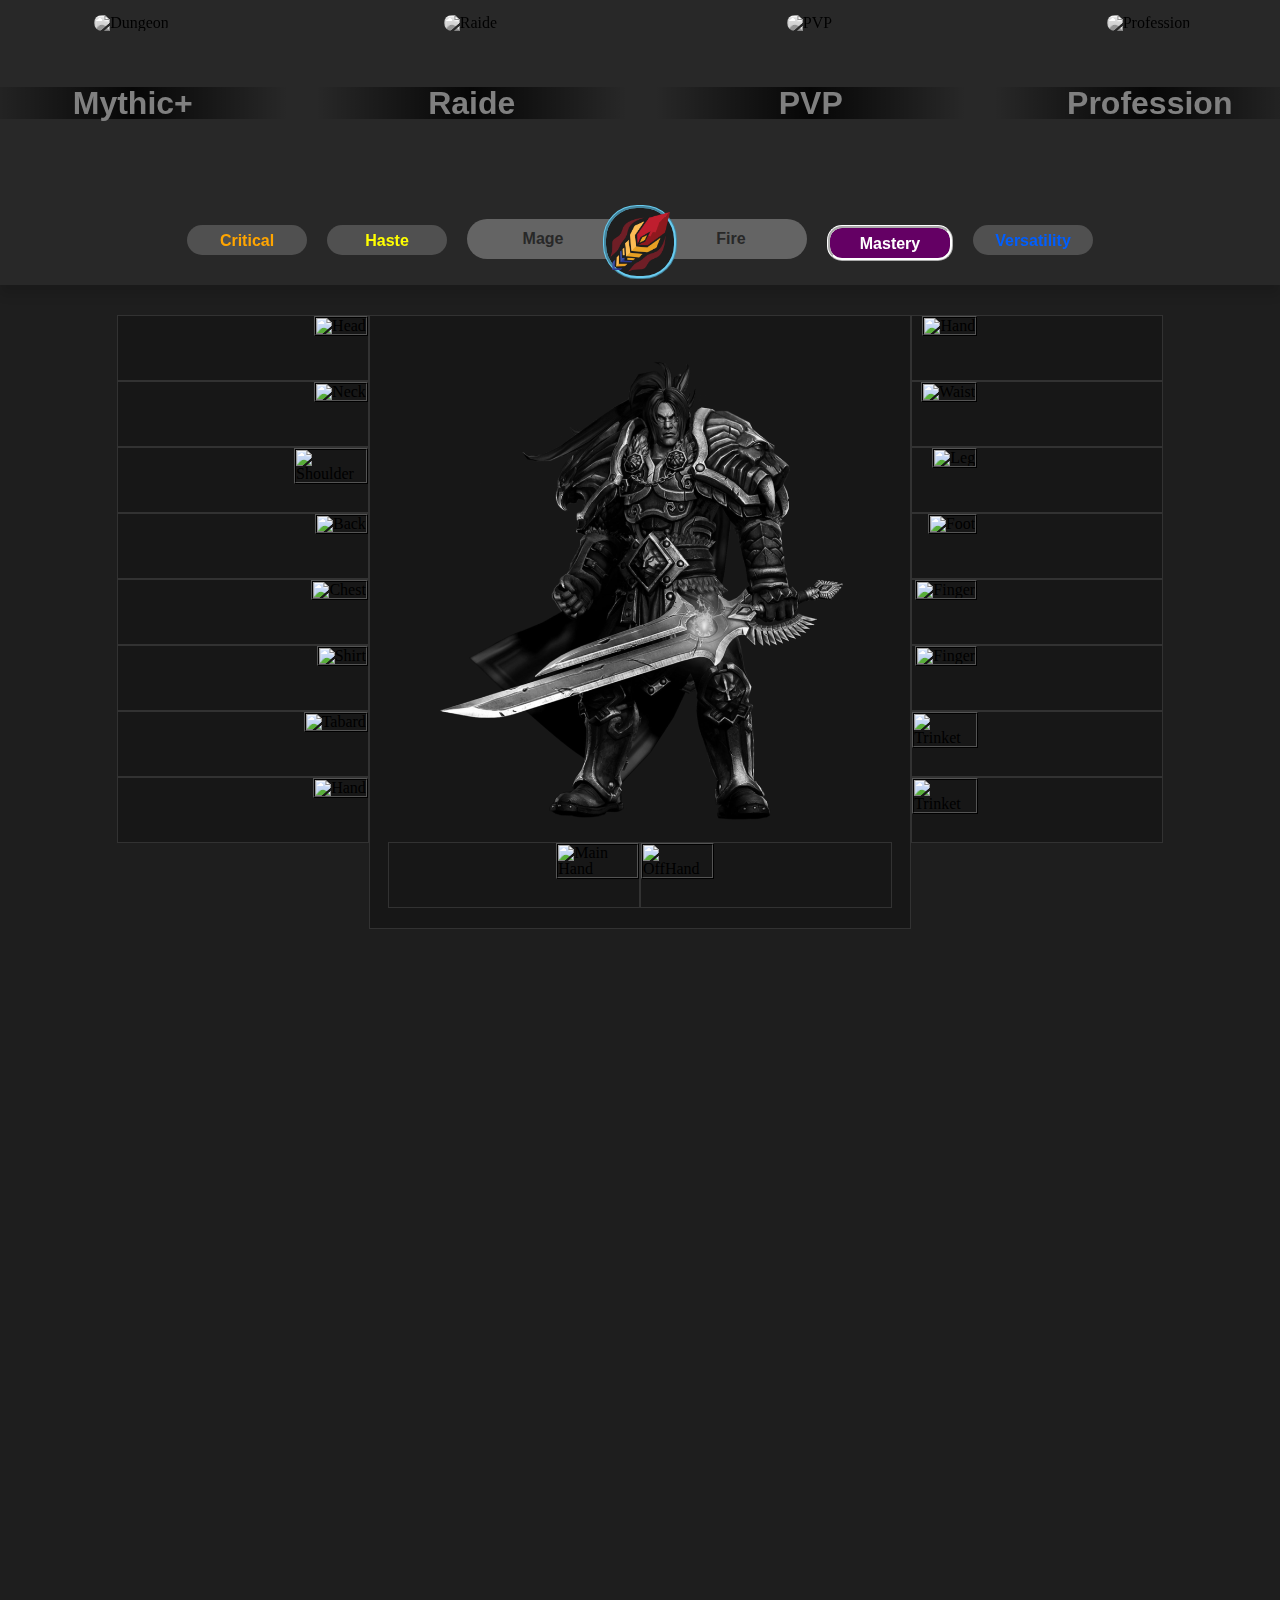
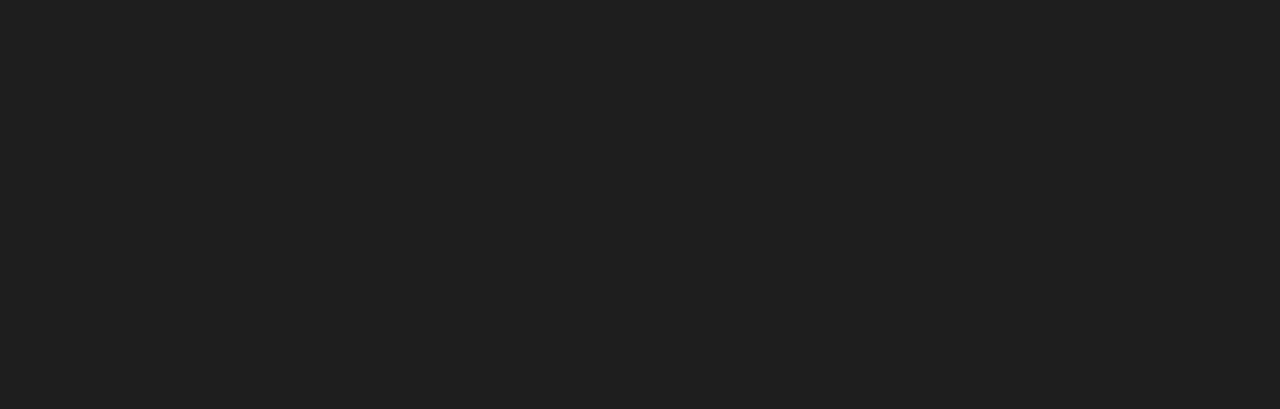
==== commit 87e321d7: "Changes on class picker bar" ====
--- a/index.html
+++ b/index.html
@@ -38,6 +38,9 @@
             <div class="attributePicker" id="hasteOption">Haste</div>
             <div class="classPickerFrame">
                 <div id="selectClass">
+                    <div id="demonHunterOption">
+                        Mage
+                    </div>
                     <!--
                     <select>
                         <option value="0">Select class:</option>
@@ -49,16 +52,22 @@
                         <option value="6">Mage</option>
                         <option value="7">Monk</option>
                         <option value="8">Paladin</option>
-                        <option value="9">Rogue</option>
-                        <option value="10">Shaman</option>
-                        <option value="11">Warlock</option>
-                        <option value="12">Warrior</option>
+                        <option value="9">Priest</option>
+                        <option value="10">Rogue</option>
+                        <option value="11">Shaman</option>
+                        <option value="12">Warlock</option>
+                        <option value="13">Warrior</option>
                     </select>
                     -->
                 </div>
                 <div id="selectSpec">
-                </div>
-                <div class="classPicker"></div>
+                    <div id="specOption">
+                        Fire
+                    </div>
+                </div>
+                <div class="classPicker">
+                    <img src="./Images/Icons/ClassIcons/Mage.png" alt="Selected Class">
+                </div>
             </div>
             <div class="attributePicker" id="masteryOption">Mastery</div>
             <div class="attributePicker" id="versatilityOption">Versatility</div>
--- a/CSS/index.css
+++ b/CSS/index.css
@@ -181,6 +181,7 @@
     top: 205px;
     z-index: 98;
     transition: 0.4s;
+    overflow: visible;
 }
 
 .classPickerFrame {
@@ -191,13 +192,13 @@
 }
 
 .attributePicker {
-    background-color: rgb(100, 100, 100);
-    color: black;
+    background-color: rgb(80, 80, 80);
     min-width: 120px;
     max-height: 14px;
+    min-height: 14px;
     margin-left: 10px;
     margin-right: 10px;
-    margin-top: 25px;
+    margin-top: 20px;
     border-radius: 15px;
     text-align: center;
     font-family: "Segoe UI", Tahoma, Verdana, sans-serif;
@@ -206,6 +207,35 @@
     padding-top: 8px;
     padding-bottom: 8px;
     transition: 0.4s;
+}
+
+#criticalOption {
+    color: orange;
+}
+
+#hasteOption {
+    color: yellow;
+}
+
+#masteryOption {
+    color: white;
+    background-color: rgb(100, 0, 100);
+    border: solid;
+    border-color: white;
+    border-style: ridge;
+}
+
+#versatilityOption {
+    color: rgb(0, 94, 255);
+}
+
+#criticalOption:hover, #hasteOption:hover, #masteryOption:hover, #versatilityOption:hover, #selectClass:hover, #selectSpec:hover {
+    color: white;
+    cursor: pointer;
+    -webkit-box-shadow: 0px 0px 7px 0px rgb(255, 255, 255);
+    -moz-box-shadow: 0px 0px 7px 0px rgb(255, 255, 255);
+    box-shadow: 0px 0px 7px 0px rgb(255, 255, 255);
+    transition: 0s;
 }
 
 /*
@@ -226,27 +256,63 @@
 */
 
 #selectClass {
-    background-color: yellow;
-    height: 48px;
-    min-width: 180px;
+    background-color: rgb(100, 100, 100);
+    color: #282828;
+    height: 40px;
+    min-width: 170px;
+    margin-top: 14px;
+    margin-left: 10px;
+    border-radius: 20px;
+    text-align: center;
     position: fixed;
+    font-family: "Segoe UI", Tahoma, Verdana, sans-serif;
+    font-weight: 700;
+    font-size: medium;
+}
+
+#demonHunterOption {
+    padding-right: 18px;
+    padding-top: 12px;
 }
 
 .classPicker {
-    background-color: rgb(36, 127, 0);
+    background-color: #1e1e1e;
     height: 68px;
     width: 68px;
+    text-align: center;
     border-radius: 34px;
     margin-left: 146px;
     position: fixed;
+    border: solid;
+    border-style: ridge;
+    border-color: #69ccf0;
+}
+
+.classPicker img {
+    height: 60px;
+    width: 60px;
+    margin-top: 4px;
+    object-fit: contain;
 }
 
 #selectSpec {
-    background-color: purple;
-    height: 48px;
-    min-width: 180px;
+    background-color: rgb(100, 100, 100);
+    color: #282828;
+    height: 40px;
+    min-width: 170px;
     margin-left: 180px;
+    margin-top: 14px;
+    border-radius: 20px;
+    text-align: center;
     position: fixed;
+    font-family: "Segoe UI", Tahoma, Verdana, sans-serif;
+    font-weight: 700;
+    font-size: medium;
+}
+
+#specOption {
+    padding-left: 18px;
+    padding-top: 12px;
 }
 
 .equipPicker {
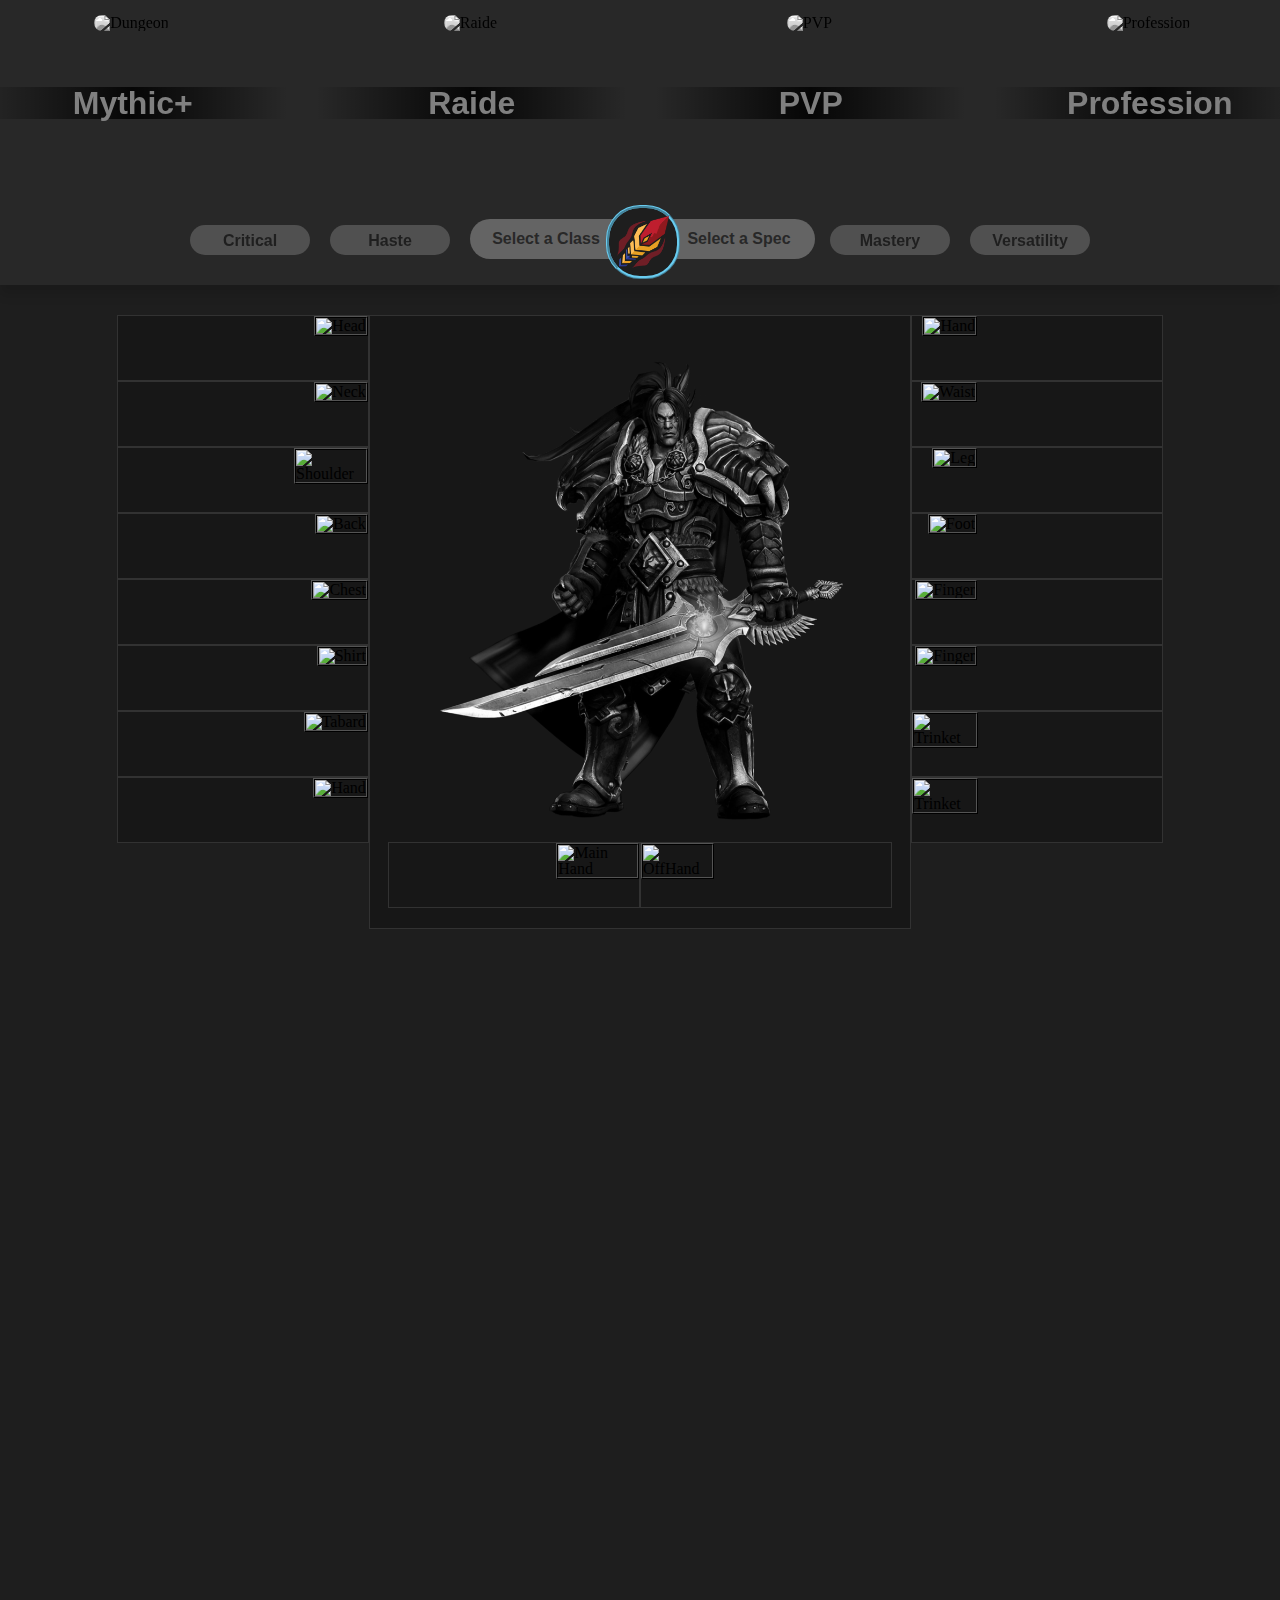
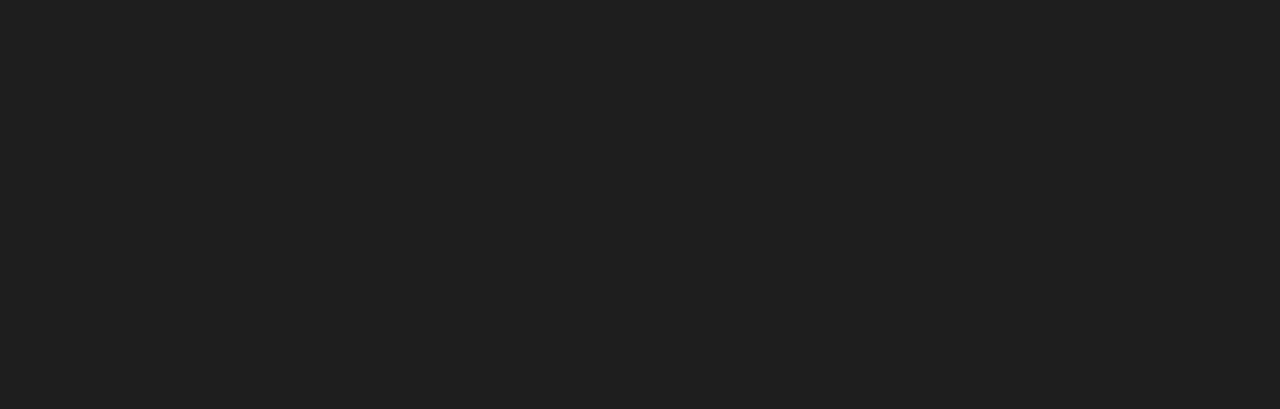
==== commit 033361f4: "Select class initial design and shadow on class picker bar" ====
--- a/index.html
+++ b/index.html
@@ -39,7 +39,7 @@
             <div class="classPickerFrame">
                 <div id="selectClass">
                     <div id="demonHunterOption">
-                        Mage
+                        Select a Class
                     </div>
                     <!--
                     <select>
@@ -62,7 +62,7 @@
                 </div>
                 <div id="selectSpec">
                     <div id="specOption">
-                        Fire
+                        Select a Spec
                     </div>
                 </div>
                 <div class="classPicker">
--- a/CSS/index.css
+++ b/CSS/index.css
@@ -53,6 +53,13 @@
     display: flex;
     flex-direction: column;
     background-color: #1e1e1e;
+    /*BLOCKING SELECT TEXT START*/
+    user-select: none;
+   -webkit-user-select: none;
+   -khtml-user-select: none;
+   -moz-user-select: none;
+   -ms-user-select: none;
+   /*BLOCKING SELECT TEXT END*/
 }
 
 .dropSourceBar {
@@ -193,9 +200,10 @@
 
 .attributePicker {
     background-color: rgb(80, 80, 80);
+    color: #1f1f1f;
     min-width: 120px;
-    max-height: 14px;
-    min-height: 14px;
+    max-height: 30px;
+    min-height: 30px;
     margin-left: 10px;
     margin-right: 10px;
     margin-top: 20px;
@@ -207,30 +215,13 @@
     padding-top: 8px;
     padding-bottom: 8px;
     transition: 0.4s;
-}
-
-#criticalOption {
-    color: orange;
-}
-
-#hasteOption {
-    color: yellow;
-}
-
-#masteryOption {
-    color: white;
-    background-color: rgb(100, 0, 100);
-    border: solid;
-    border-color: white;
-    border-style: ridge;
-}
-
-#versatilityOption {
-    color: rgb(0, 94, 255);
+    box-sizing: border-box;
+    -moz-box-sizing: border-box;
+    -webkit-box-sizing: border-box;
 }
 
 #criticalOption:hover, #hasteOption:hover, #masteryOption:hover, #versatilityOption:hover, #selectClass:hover, #selectSpec:hover {
-    color: white;
+    color: white !important;
     cursor: pointer;
     -webkit-box-shadow: 0px 0px 7px 0px rgb(255, 255, 255);
     -moz-box-shadow: 0px 0px 7px 0px rgb(255, 255, 255);
@@ -289,9 +280,9 @@
 }
 
 .classPicker img {
-    height: 60px;
-    width: 60px;
-    margin-top: 4px;
+    height: 52px;
+    width: 52px;
+    margin-top: 8px;
     object-fit: contain;
 }
 
@@ -302,6 +293,7 @@
     min-width: 170px;
     margin-left: 180px;
     margin-top: 14px;
+    padding-left: 5px;
     border-radius: 20px;
     text-align: center;
     position: fixed;
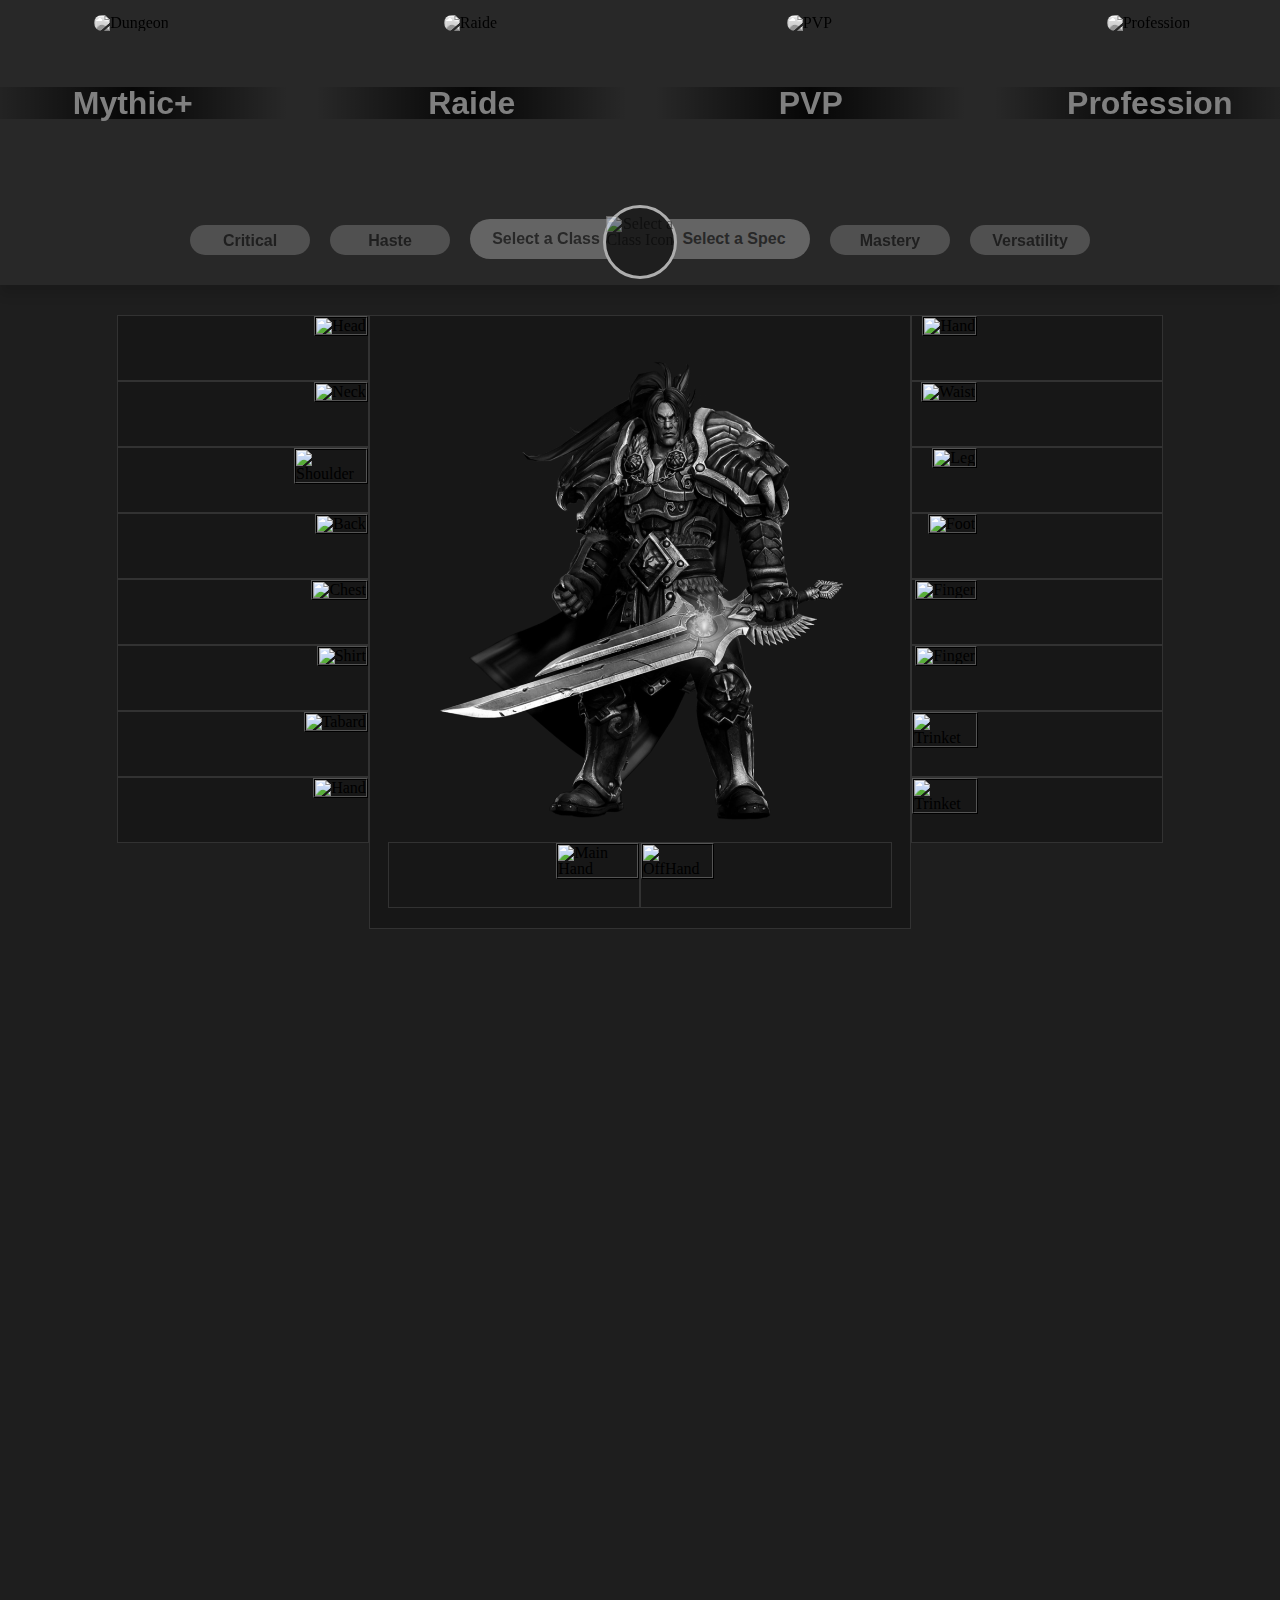
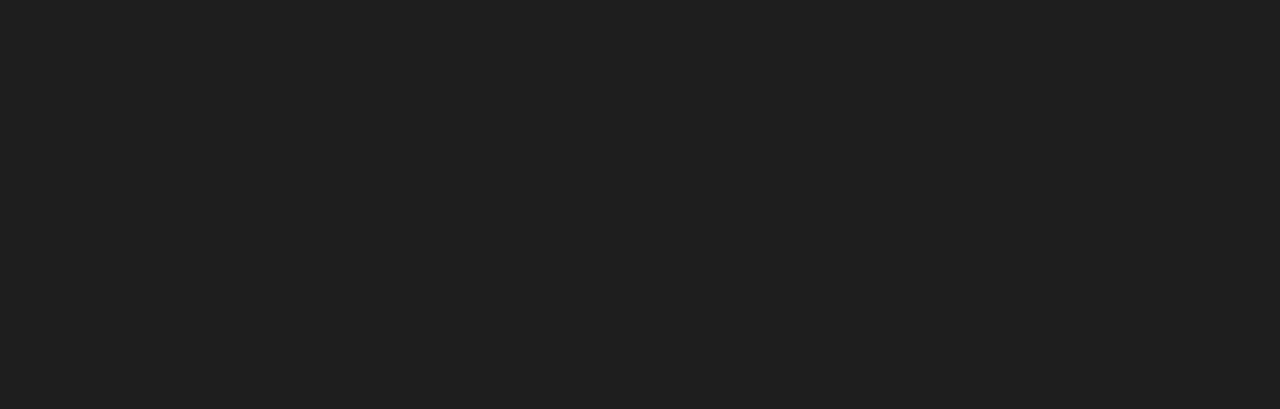
==== commit cd927ad7: "Class Icon loading bug fix" ====
--- a/index.html
+++ b/index.html
@@ -38,35 +38,69 @@
             <div class="attributePicker" id="hasteOption">Haste</div>
             <div class="classPickerFrame">
                 <div id="selectClass">
-                    <div id="demonHunterOption">
+                    <div class="classOption" id="emptyOption">
                         Select a Class
                     </div>
-                    <!--
-                    <select>
-                        <option value="0">Select class:</option>
-                        <option value="1">Demon Hunter</option>
-                        <option value="2">Death Knight</option>
-                        <option value="3">Druid</option>
-                        <option value="4">Evoker</option>
-                        <option value="5">Hunter</option>
-                        <option value="6">Mage</option>
-                        <option value="7">Monk</option>
-                        <option value="8">Paladin</option>
-                        <option value="9">Priest</option>
-                        <option value="10">Rogue</option>
-                        <option value="11">Shaman</option>
-                        <option value="12">Warlock</option>
-                        <option value="13">Warrior</option>
-                    </select>
-                    -->
+                    <div class="classOption" id="deathKnightOption">
+                        Death Knight
+                    </div>
+                    <div class="classOption" id="demonHunterOption">
+                        Demon Hunter
+                    </div>
+                    <div class="classOption" id="druidOption">
+                        Druid
+                    </div>
+                    <div class="classOption" id="evokerOption">
+                        Evoker
+                    </div>
+                    <div class="classOption" id="hunterOption">
+                        Hunter
+                    </div>
+                    <div class="classOption" id="mageOption">
+                        Mage
+                    </div>
+                    <div class="classOption" id="monkOption">
+                        Monk
+                    </div>
+                    <div class="classOption" id="paladinOption">
+                        Paladin
+                    </div>
+                    <div class="classOption" id="priestOption">
+                        Priest
+                    </div>
+                    <div class="classOption" id="rogueOption">
+                        Rogue
+                    </div>
+                    <div class="classOption" id="shamanOption">
+                        Shaman
+                    </div>
+                    <div class="classOption" id="warlockOption">
+                        Warlock
+                    </div>
+                    <div class="classOption" id="warriorOption">
+                        Warrior
+                    </div>
+                </div>
+                <div class="classPicker" id="classPickerId">
+                    <img id="imgClassPickerId" src="./Images/Icons/2x/outline_add_circle_white_24dp.png" alt="Select a Class Icon">
+                    <img id="imgClassPickerDeathKnight" class="classIconLoader" src="./Images/Icons/ClassIcons/DeathKnight.png" alt="Death Knight Icon">
+                    <img id="imgClassPickerDemonHunter" class="classIconLoader" src="./Images/Icons/ClassIcons/DemonHunter.png" alt="Demon Hunter Icon">
+                    <img id="imgClassPickerDruid" class="classIconLoader" src="./Images/Icons/ClassIcons/Druid.png" alt="Druid Icon">
+                    <img id="imgClassPickerEvoker" class="classIconLoader" src="./Images/Icons/ClassIcons/Evoker.png" alt="Evoker Icon">
+                    <img id="imgClassPickerHunter" class="classIconLoader" src="./Images/Icons/ClassIcons/Hunter.png" alt="Hunter Icon">
+                    <img id="imgClassPickerMage" class="classIconLoader" src="./Images/Icons/ClassIcons/Mage.png" alt="Mage Icon">
+                    <img id="imgClassPickerMonk" class="classIconLoader" src="./Images/Icons/ClassIcons/Monk.png" alt="Monk Icon">
+                    <img id="imgClassPickerPaladin" class="classIconLoader" src="./Images/Icons/ClassIcons/Paladin.png" alt="Paladin Icon">
+                    <img id="imgClassPickerPriest" class="classIconLoader" src="./Images/Icons/ClassIcons/Priest.png" alt="Priest Icon">
+                    <img id="imgClassPickerRogue" class="classIconLoader" src="./Images/Icons/ClassIcons/Rogue.png" alt="Rogue Icon">
+                    <img id="imgClassPickerShaman" class="classIconLoader" src="./Images/Icons/ClassIcons/Shaman.png" alt="Shaman Icon">
+                    <img id="imgClassPickerWarlock" class="classIconLoader" src="./Images/Icons/ClassIcons/Warlock.png" alt="Warlock Icon">
+                    <img id="imgClassPickerWarrior" class="classIconLoader"src="./Images/Icons/ClassIcons/Warrior.png" alt="Warrior Icon">
                 </div>
                 <div id="selectSpec">
                     <div id="specOption">
                         Select a Spec
                     </div>
-                </div>
-                <div class="classPicker">
-                    <img src="./Images/Icons/ClassIcons/Mage.png" alt="Selected Class">
                 </div>
             </div>
             <div class="attributePicker" id="masteryOption">Mastery</div>
--- a/CSS/index.css
+++ b/CSS/index.css
@@ -220,7 +220,7 @@
     -webkit-box-sizing: border-box;
 }
 
-#criticalOption:hover, #hasteOption:hover, #masteryOption:hover, #versatilityOption:hover, #selectClass:hover, #selectSpec:hover {
+#criticalOption:hover, #hasteOption:hover, #masteryOption:hover, #versatilityOption:hover, #selectSpec:hover {
     color: white !important;
     cursor: pointer;
     -webkit-box-shadow: 0px 0px 7px 0px rgb(255, 255, 255);
@@ -228,23 +228,6 @@
     box-shadow: 0px 0px 7px 0px rgb(255, 255, 255);
     transition: 0s;
 }
-
-/*
-    CLASS COLORS PATTERN
-    Hunter: #abd473;
-    Rogue: #fff569;
-    Warlock: #9482c9;
-    Druid: #ff7d0a;
-    Priest: #fff;
-    Mage: #69ccf0;
-    Demon Hunter: #a330c9;
-    Death Knight: #c41f3b;
-    Monk: #00ff96;
-    Paladin: #f58cba;
-    Warrior: #c79c6e;
-    Shaman: #0070de;
-    Evoker: #33937F;
-*/
 
 #selectClass {
     background-color: rgb(100, 100, 100);
@@ -259,9 +242,73 @@
     font-family: "Segoe UI", Tahoma, Verdana, sans-serif;
     font-weight: 700;
     font-size: medium;
-}
-
-#demonHunterOption {
+    transition: 0.4s !important;
+    overflow: hidden;
+}
+
+.classOption {
+    height: 30px;
+    padding-top: 12px;
+}
+
+.classOption:hover {
+    text-shadow: 1px 1px 1px rgba(0, 0, 0, 0.5), 0 0 1em black, 0 0 0.2em black;
+    color: white;
+}
+
+#deathKnightOption:hover {
+    background-color: #c41f3b;
+}
+
+#demonHunterOption:hover {
+    background-color: #a330c9;
+}
+
+#druidOption:hover {
+    background-color: #ff7d0a;
+}
+
+#evokerOption:hover {
+    background-color: #33937F;
+}
+
+#hunterOption:hover {
+    background-color: #abd473;
+}
+
+#mageOption:hover {
+    background-color: #69ccf0;
+}
+
+#monkOption:hover {
+    background-color: #00ff96;
+}
+
+#paladinOption:hover {
+    background-color: #f58cba;
+}
+
+#priestOption:hover {
+    background-color: #fff;
+}
+
+#rogueOption:hover {
+    background-color: #fff569;
+}
+
+#shamanOption:hover {
+    background-color: #0070de;
+}
+
+#warlockOption:hover {
+    background-color: #9482c9;
+}
+
+#warriorOption:hover {
+    background-color: #c79c6e;
+}
+
+#emptyOption {
     padding-right: 18px;
     padding-top: 12px;
 }
@@ -271,12 +318,16 @@
     height: 68px;
     width: 68px;
     text-align: center;
-    border-radius: 34px;
-    margin-left: 146px;
+    border-radius: 37px;
+    margin-left: 143px;
     position: fixed;
-    border: solid;
-    border-style: ridge;
-    border-color: #69ccf0;
+    border: 3px solid;
+    border-color: #aeaeae;
+    z-index: 98;
+}
+
+#classPickerId {
+    transition: 0.4s;
 }
 
 .classPicker img {
@@ -284,6 +335,12 @@
     width: 52px;
     margin-top: 8px;
     object-fit: contain;
+    opacity: 50%;
+    transition: 0.4s;
+}
+
+.classIconLoader {
+    display: none;
 }
 
 #selectSpec {
@@ -293,13 +350,13 @@
     min-width: 170px;
     margin-left: 180px;
     margin-top: 14px;
-    padding-left: 5px;
     border-radius: 20px;
     text-align: center;
     position: fixed;
     font-family: "Segoe UI", Tahoma, Verdana, sans-serif;
     font-weight: 700;
     font-size: medium;
+    transition: 0.4s !important;
 }
 
 #specOption {
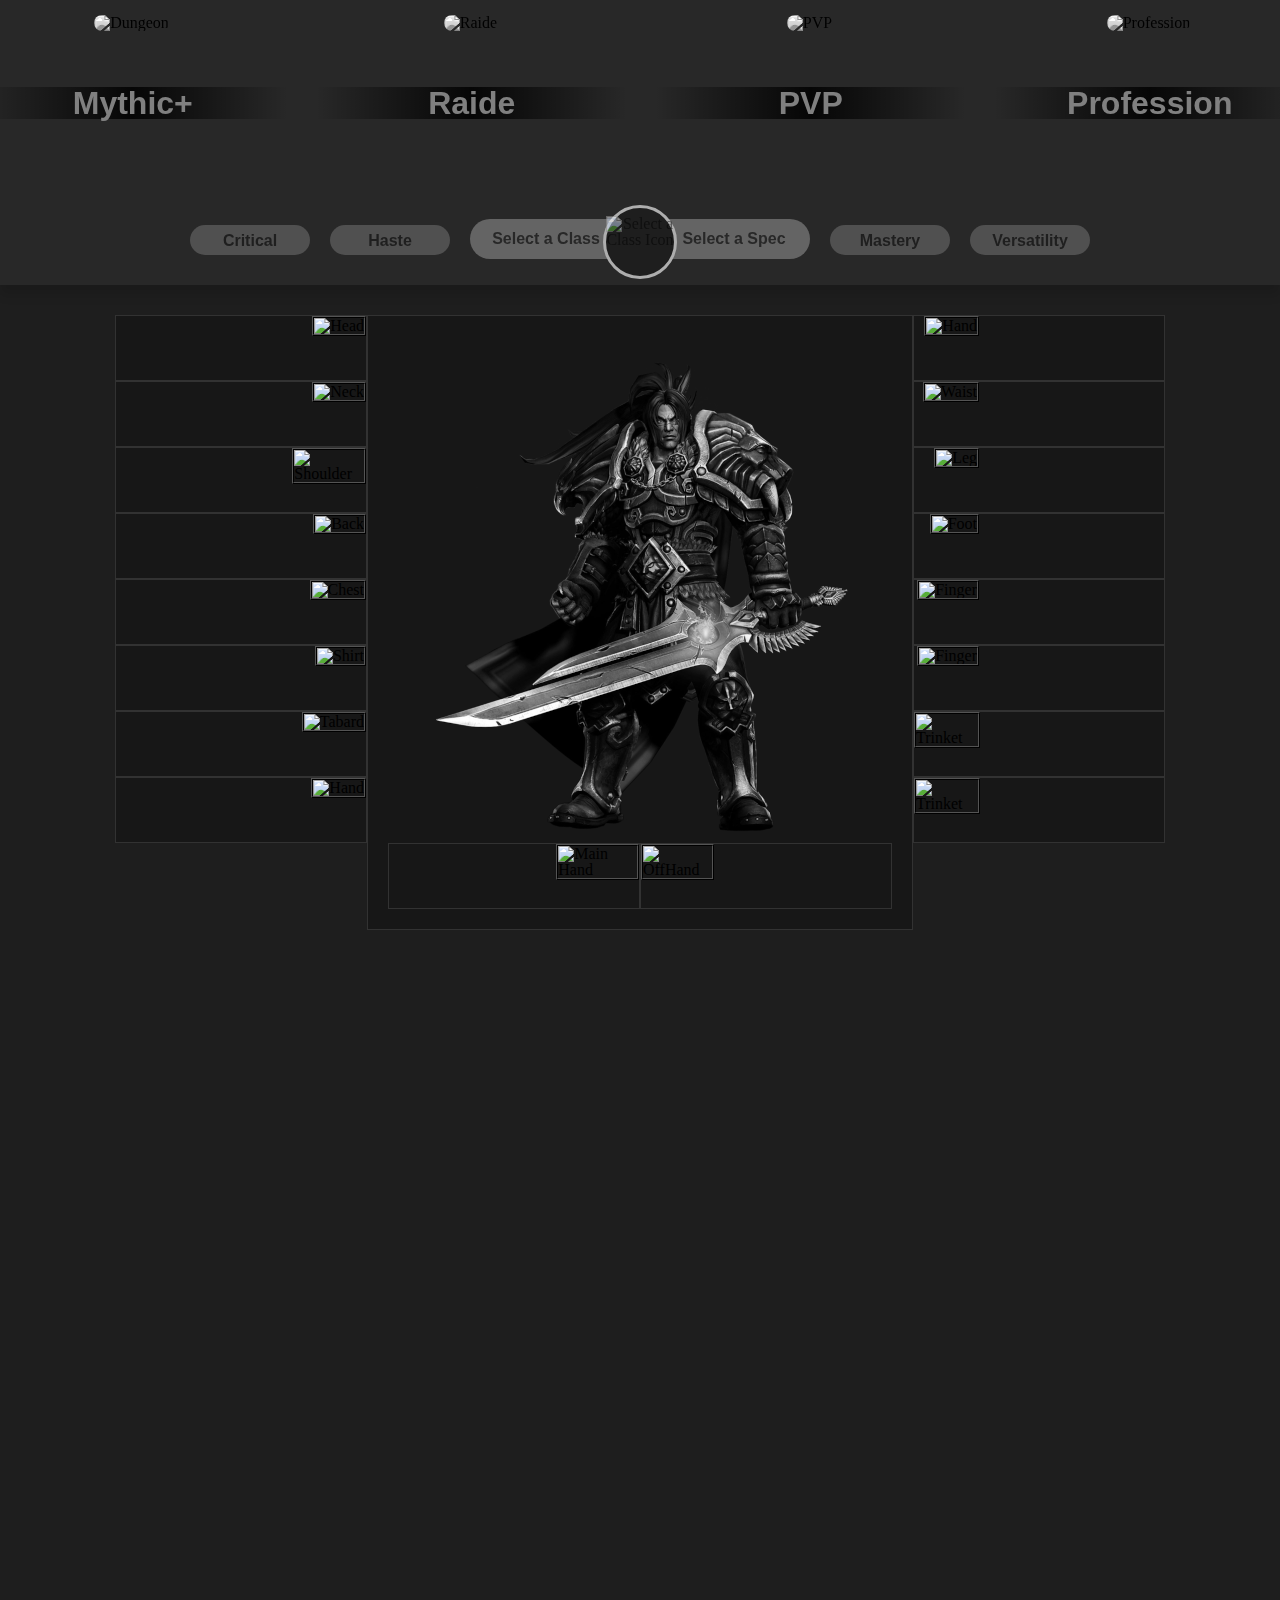
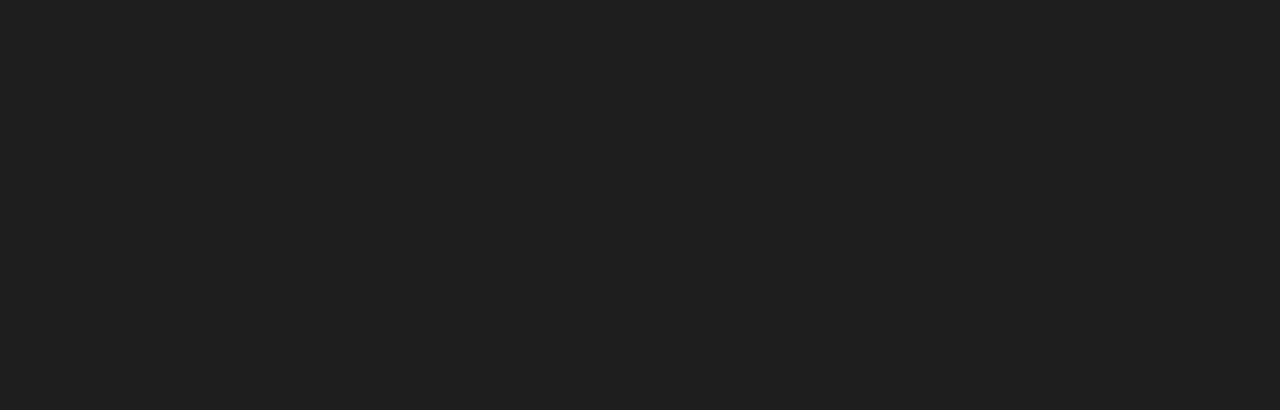
==== commit 3d8acdb0: "minor fixes and new icons" ====
--- a/index.html
+++ b/index.html
@@ -83,6 +83,8 @@
                 </div>
                 <div class="classPicker" id="classPickerId">
                     <img id="imgClassPickerId" src="./Images/Icons/2x/outline_add_circle_white_24dp.png" alt="Select a Class Icon">
+
+                    <!-- Class Icon Loader -->
                     <img id="imgClassPickerDeathKnight" class="classIconLoader" src="./Images/Icons/ClassIcons/DeathKnight.png" alt="Death Knight Icon">
                     <img id="imgClassPickerDemonHunter" class="classIconLoader" src="./Images/Icons/ClassIcons/DemonHunter.png" alt="Demon Hunter Icon">
                     <img id="imgClassPickerDruid" class="classIconLoader" src="./Images/Icons/ClassIcons/Druid.png" alt="Druid Icon">
@@ -98,8 +100,16 @@
                     <img id="imgClassPickerWarrior" class="classIconLoader"src="./Images/Icons/ClassIcons/Warrior.png" alt="Warrior Icon">
                 </div>
                 <div id="selectSpec">
-                    <div id="specOption">
+                    <div class="specOption" id="specSelectedId">
                         Select a Spec
+                    </div>
+                    <div class="specOption" id="spec1">
+                    </div>
+                    <div class="specOption" id="spec2">
+                    </div>
+                    <div class="specOption" id="spec3">
+                    </div>
+                    <div class="specOption" id="spec4">
                     </div>
                 </div>
             </div>
@@ -270,7 +280,9 @@
             </div>
         </div>
         <div class="charPlace">
-            <img class="charImage" style="filter: grayscale(100%)" draggable="false" src="./Images/CharPlaceHolder.png" alt="Char Placeholder">
+            <div class="charImageArea">
+                <img id="charImage" style="filter: grayscale(100%)" draggable="false" src="./Images/CharPlaceHolderSmall.png" alt="Char Placeholder">
+            </div>
             <div class="middleEquipments">
                 <div class="equipment" id="mainHandEquip">
                     <div class="equipText">
@@ -486,6 +498,6 @@
     </div>
 </body>
 <script src="https://code.jquery.com/jquery-1.9.1.js"></script>
-<script src="./JS/EquipmentsData.js"></script>
+<script src="./JS/EquipmentsData.json"></script>
 <script src="./JS/index.js"></script>
 </html>
--- a/CSS/index.css
+++ b/CSS/index.css
@@ -220,7 +220,7 @@
     -webkit-box-sizing: border-box;
 }
 
-#criticalOption:hover, #hasteOption:hover, #masteryOption:hover, #versatilityOption:hover, #selectSpec:hover {
+#criticalOption:hover, #hasteOption:hover, #masteryOption:hover, #versatilityOption:hover {
     color: white !important;
     cursor: pointer;
     -webkit-box-shadow: 0px 0px 7px 0px rgb(255, 255, 255);
@@ -356,12 +356,24 @@
     font-family: "Segoe UI", Tahoma, Verdana, sans-serif;
     font-weight: 700;
     font-size: medium;
+    cursor: pointer;
+    overflow: hidden;
     transition: 0.4s !important;
 }
 
-#specOption {
+#specSelectedId {
     padding-left: 18px;
     padding-top: 12px;
+}
+
+.specOption {
+    height: 30px;
+    padding-top: 12px;
+}
+
+.specOption:hover {
+    text-shadow: 1px 1px 1px rgba(0, 0, 0, 0.5), 0 0 1em black, 0 0 0.2em black;
+    color: white;
 }
 
 .equipPicker {
@@ -371,17 +383,24 @@
 }
 
 .charPlace {
+    display: flex;
+    flex-direction: column;
     background: #171717;
     border: 1px;
     border-style: solid;
     border-color: rgb(50, 50, 50);
 }
 
-.charImage {
-    width: auto;
-    height: 523px;
-    margin-left: 50px;
-    margin-right: 50px;
+.charImageArea {
+    min-width: 544px;
+    max-width: 544px;
+    min-height: 527px;
+    max-height: 527px;
+    text-align: center;
+}
+
+#charImage {
+    object-fit: contain;
 }
 
 .equipment {
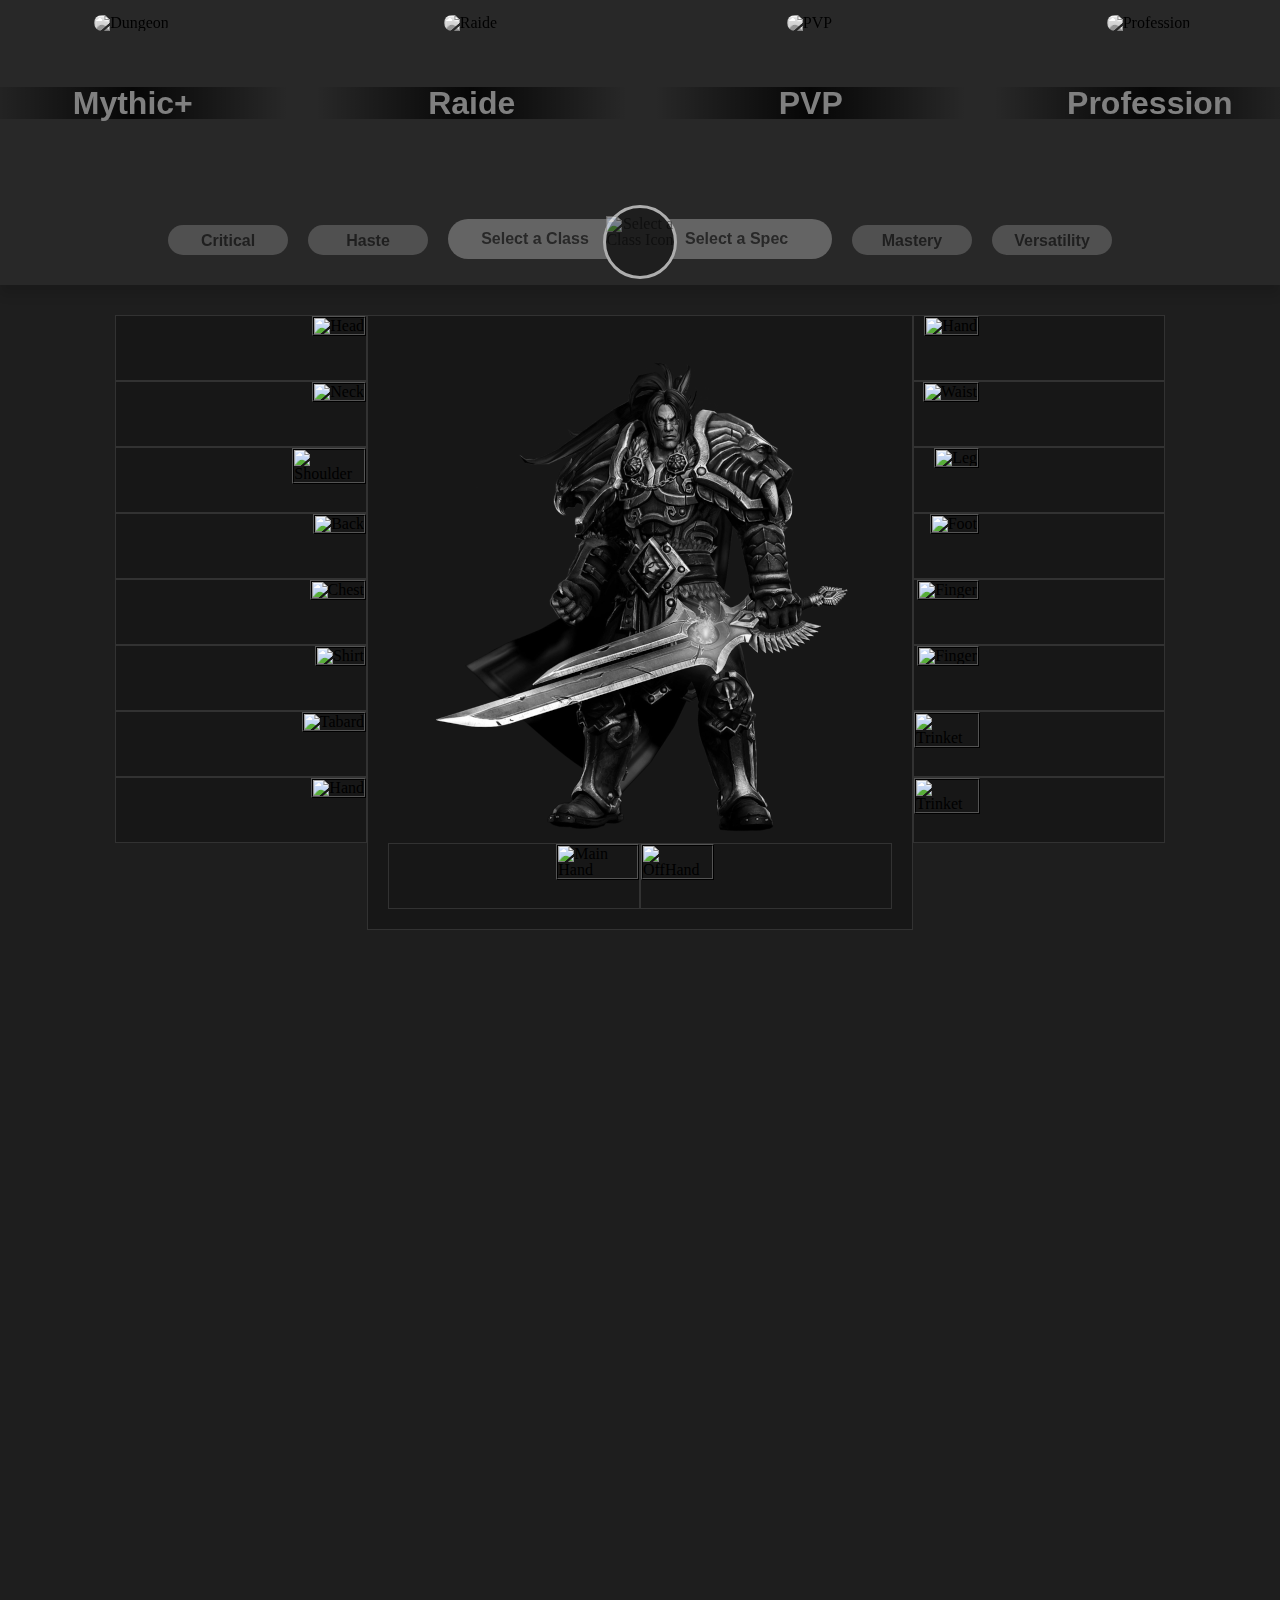
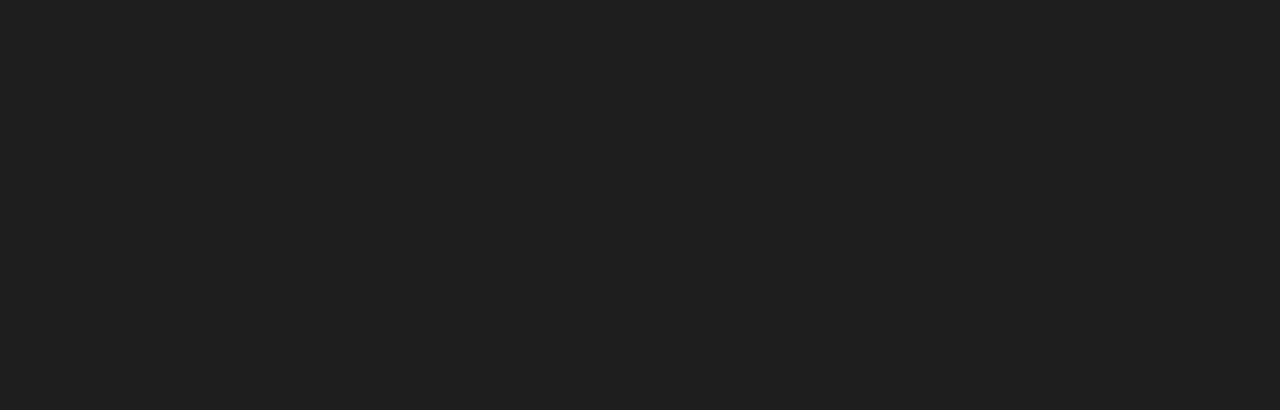
==== commit 63fe7b29: "Filter bar finished" ====
--- a/index.html
+++ b/index.html
@@ -98,19 +98,21 @@
                     <img id="imgClassPickerShaman" class="classIconLoader" src="./Images/Icons/ClassIcons/Shaman.png" alt="Shaman Icon">
                     <img id="imgClassPickerWarlock" class="classIconLoader" src="./Images/Icons/ClassIcons/Warlock.png" alt="Warlock Icon">
                     <img id="imgClassPickerWarrior" class="classIconLoader"src="./Images/Icons/ClassIcons/Warrior.png" alt="Warrior Icon">
+                    <img id="imgClassPickerWarrior" class="classIconLoader" src="./Images/Icons/RoleIcons/DPSSmall.png" alt="Select a Spec Icon">
+                    <img id="imgClassPickerWarrior" class="classIconLoader" src="./Images/Icons/RoleIcons/TankSmall.png" alt="Select a Spec Icon">
+                    <img id="imgClassPickerWarrior" class="classIconLoader" src="./Images/Icons/RoleIcons/HealerSmall.png" alt="Select a Spec Icon">
                 </div>
                 <div id="selectSpec">
-                    <div class="specOption" id="specSelectedId">
-                        Select a Spec
-                    </div>
-                    <div class="specOption" id="spec1">
-                    </div>
-                    <div class="specOption" id="spec2">
-                    </div>
-                    <div class="specOption" id="spec3">
-                    </div>
-                    <div class="specOption" id="spec4">
-                    </div>
+                    <div id="specSelectedArea">
+                        <img id="imgSpecPickerId" src="//:0" alt="Select a Spec Icon">
+                        <div class="specOption" id="specSelectedId">
+                            Select a Spec
+                        </div>
+                    </div>
+                    <div class="specOption" id="spec1"></div>
+                    <div class="specOption" id="spec2"></div>
+                    <div class="specOption" id="spec3"></div>
+                    <div class="specOption" id="spec4"></div>
                 </div>
             </div>
             <div class="attributePicker" id="masteryOption">Mastery</div>
--- a/CSS/index.css
+++ b/CSS/index.css
@@ -192,9 +192,10 @@
 }
 
 .classPickerFrame {
-    display: flex;
-    max-width: 360px;
-    min-width: 360px;
+    display: inline-flex;
+    flex-basis: content;
+    max-width: 400px;
+    min-width: 404px;
     transition: 0.4s;
 }
 
@@ -233,7 +234,7 @@
     background-color: rgb(100, 100, 100);
     color: #282828;
     height: 40px;
-    min-width: 170px;
+    min-width: 192px;
     margin-top: 14px;
     margin-left: 10px;
     border-radius: 20px;
@@ -319,11 +320,11 @@
     width: 68px;
     text-align: center;
     border-radius: 37px;
-    margin-left: 143px;
+    margin-left: 165px;
     position: fixed;
     border: 3px solid;
     border-color: #aeaeae;
-    z-index: 98;
+    z-index: 97;
 }
 
 #classPickerId {
@@ -343,12 +344,25 @@
     display: none;
 }
 
+#specSelectedArea {
+    max-height: 42px;
+    min-height: 42px;
+    display: flex;
+    align-items: center;
+    padding-left: 40px;
+}
+
+#imgSpecPickerId {
+    display: none;
+    pointer-events: none;
+}
+
 #selectSpec {
     background-color: rgb(100, 100, 100);
     color: #282828;
     height: 40px;
-    min-width: 170px;
-    margin-left: 180px;
+    min-width: 192px;
+    margin-left: 202px;
     margin-top: 14px;
     border-radius: 20px;
     text-align: center;
@@ -362,16 +376,24 @@
 }
 
 #specSelectedId {
-    padding-left: 18px;
+    padding-right: 10px;
     padding-top: 12px;
+    text-align: left;
+    background-color: rgba(0, 0, 0, 0) !important;
 }
 
 .specOption {
     height: 30px;
     padding-top: 12px;
+    padding-left: 5px;
 }
 
 .specOption:hover {
+    text-shadow: 1px 1px 1px rgba(0, 0, 0, 0.5), 0 0 1em black, 0 0 0.2em black;
+    color: white;
+}
+
+#specSelectedArea:hover {
     text-shadow: 1px 1px 1px rgba(0, 0, 0, 0.5), 0 0 1em black, 0 0 0.2em black;
     color: white;
 }
